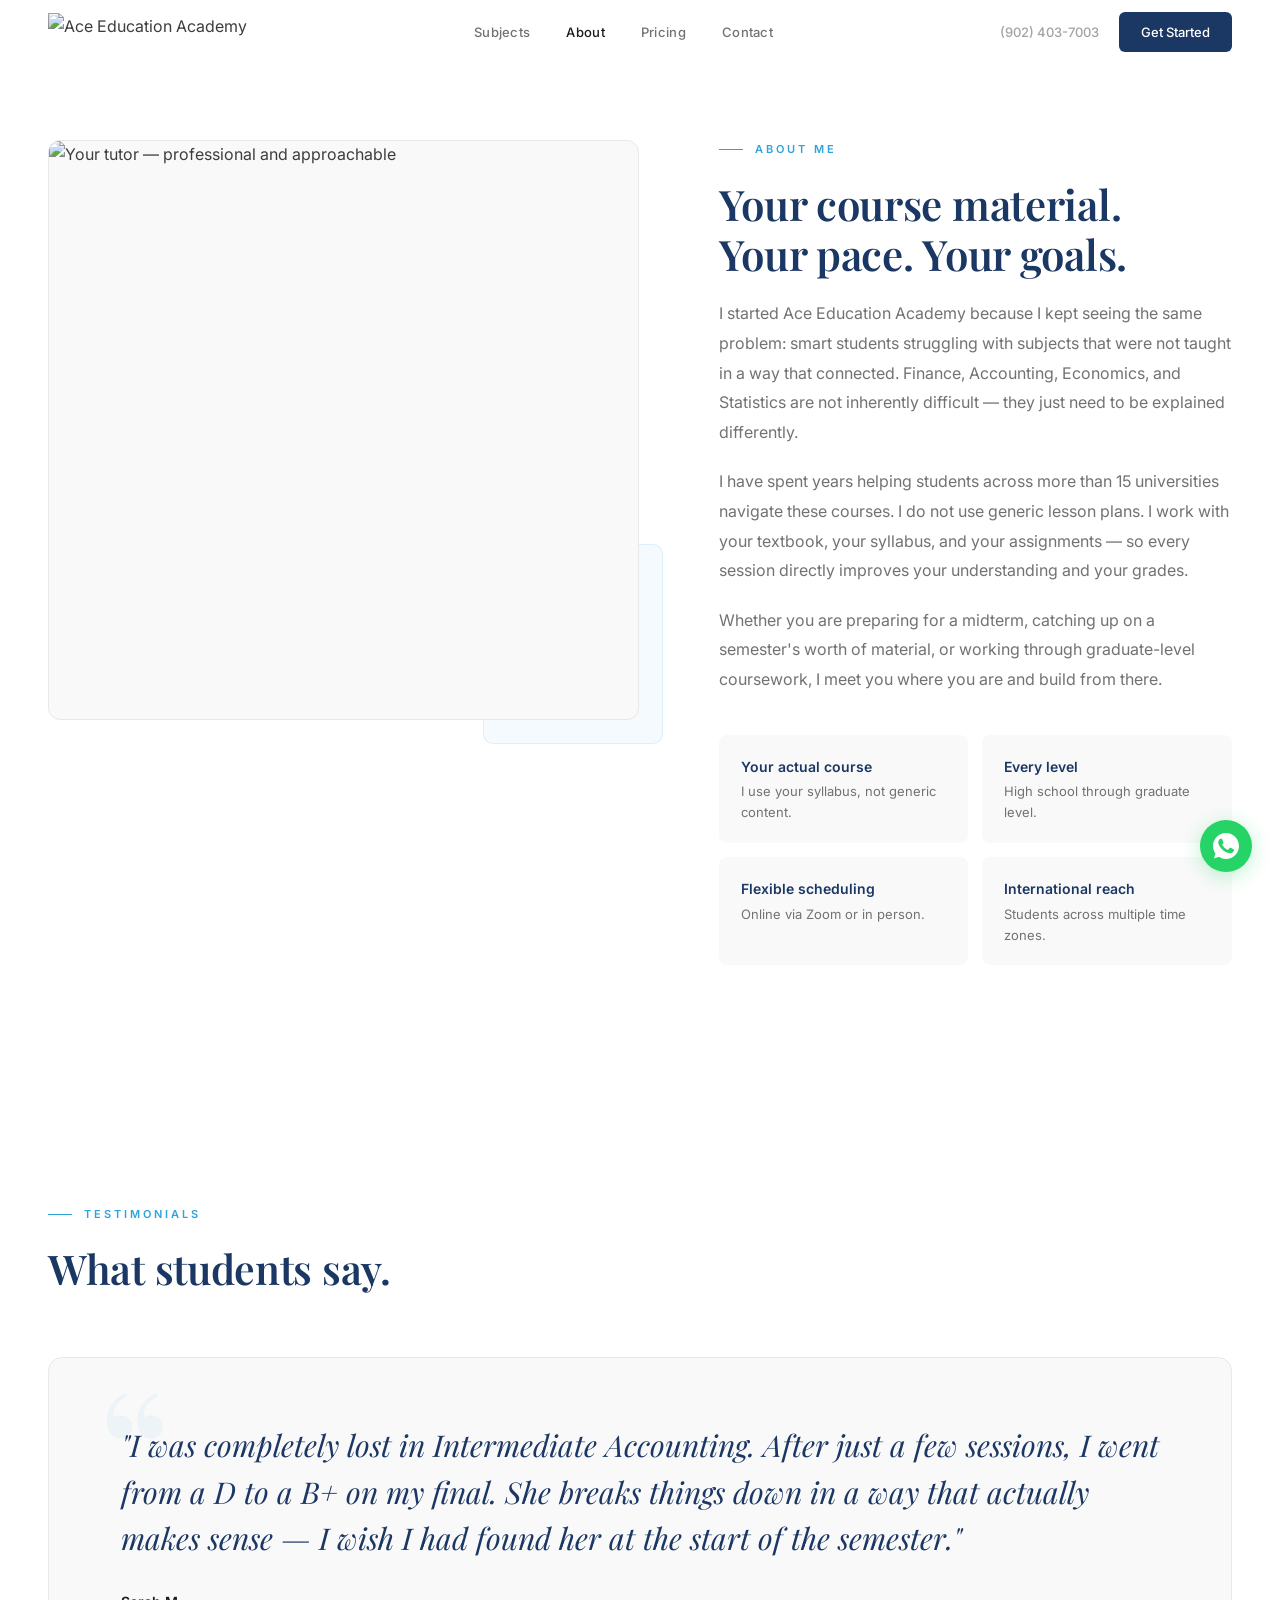
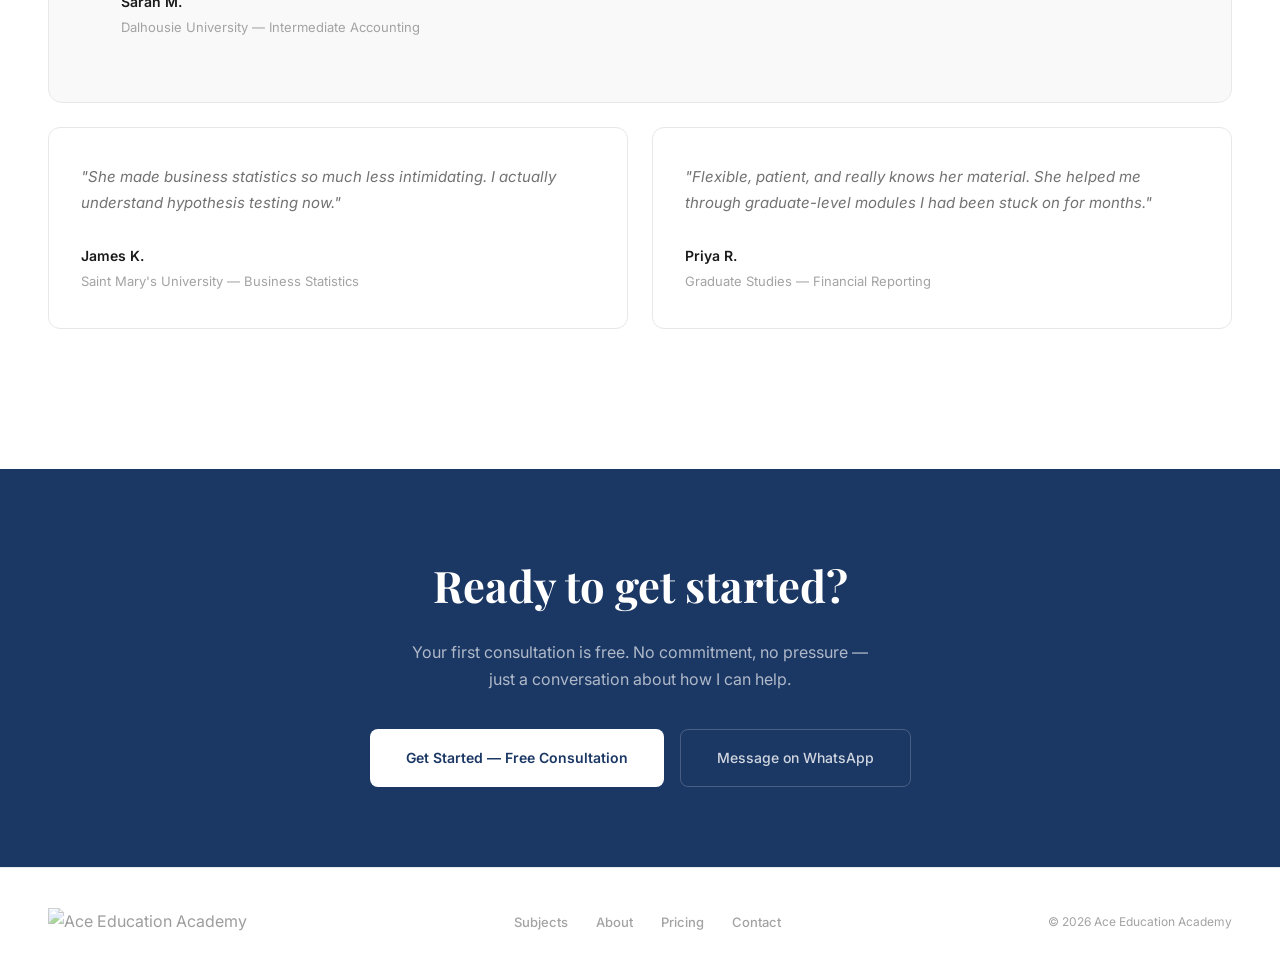
==== about.html @ e094a2dd "Create about.html" ====
<!DOCTYPE html>
<html lang="en">
<head>
    <meta charset="UTF-8">
    <meta name="viewport" content="width=device-width, initial-scale=1.0">
    <title>About — Ace Education Academy</title>
    <meta name="description" content="Meet your tutor. Personalized one-on-one tutoring in Finance, Accounting, Economics, and Business Statistics. Available online and in person.">
    <link rel="preconnect" href="https://fonts.googleapis.com">
    <link rel="preconnect" href="https://fonts.gstatic.com" crossorigin>
    <link href="https://fonts.googleapis.com/css2?family=Playfair+Display:ital,wght@0,400;0,500;0,600;0,700;1,400;1,500&family=Inter:opsz,wght@14..32,300;14..32,400;14..32,500;14..32,600&display=swap" rel="stylesheet">
    <link rel="stylesheet" href="style.css">
</head>
<body>

<!-- NAV -->
<nav class="nav" id="nav">
    <div class="nav-in">
        <a href="index.html"><img src="https://res.cloudinary.com/dsh3tzujw/image/upload/v1774471866/WhatsApp_Image_2026-03-25_at_9.10.03_PM_xwjxak.png" alt="Ace Education Academy" class="nav-logo"></a>
        <ul class="nav-mid">
            <li><a href="subjects.html">Subjects</a></li>
            <li><a href="about.html" class="active">About</a></li>
            <li><a href="pricing.html">Pricing</a></li>
            <li><a href="contact.html">Contact</a></li>
        </ul>
        <div class="nav-r">
            <a href="tel:+19024037003" class="nav-tel">(902) 403-7003</a>
            <a href="pricing.html#booking" class="nav-btn">Get Started</a>
            <button class="ham" id="ham" aria-label="Menu"><span></span><span></span><span></span></button>
        </div>
    </div>
    <div class="mob" id="mob">
        <a href="subjects.html" onclick="cm()">Subjects</a>
        <a href="about.html" onclick="cm()">About</a>
        <a href="pricing.html" onclick="cm()">Pricing</a>
        <a href="contact.html" onclick="cm()">Contact</a>
        <a href="pricing.html#booking" onclick="cm()">Get Started — Free Consultation</a>
    </div>
</nav>

<!-- ABOUT -->
<section class="about-page" id="about">
    <div class="about-media rv">
        <img src="https://images.pexels.com/photos/3769021/pexels-photo-3769021.jpeg?auto=compress&cs=tinysrgb&w=1200" alt="Your tutor — professional and approachable" class="about-img">
        <div class="about-accent"></div>
    </div>
    <div class="about-body">
        <div class="section-label rv">About Me</div>
        <h1 class="section-heading rv rv-d1" style="font-size:clamp(30px,3.4vw,42px)">Your course material.<br>Your pace. Your goals.</h1>
        <p class="about-text rv rv-d2">I started Ace Education Academy because I kept seeing the same problem: smart students struggling with subjects that were not taught in a way that connected. Finance, Accounting, Economics, and Statistics are not inherently difficult — they just need to be explained differently.</p>
        <p class="about-text rv rv-d2">I have spent years helping students across more than 15 universities navigate these courses. I do not use generic lesson plans. I work with your textbook, your syllabus, and your assignments — so every session directly improves your understanding and your grades.</p>
        <p class="about-text rv rv-d2">Whether you are preparing for a midterm, catching up on a semester's worth of material, or working through graduate-level coursework, I meet you where you are and build from there.</p>
        <div class="about-grid rv rv-d3">
            <div class="about-hl"><h4>Your actual course</h4><p>I use your syllabus, not generic content.</p></div>
            <div class="about-hl"><h4>Every level</h4><p>High school through graduate level.</p></div>
            <div class="about-hl"><h4>Flexible scheduling</h4><p>Online via Zoom or in person.</p></div>
            <div class="about-hl"><h4>International reach</h4><p>Students across multiple time zones.</p></div>
        </div>
    </div>
</section>

<!-- TESTIMONIALS -->
<section class="testi-section" id="reviews">
    <div class="testi-head"><div class="section-label rv">Testimonials</div><h2 class="section-heading rv rv-d1">What students say.</h2></div>
    <div class="testi-big rv">
        <blockquote>"I was completely lost in Intermediate Accounting. After just a few sessions, I went from a D to a B+ on my final. She breaks things down in a way that actually makes sense — I wish I had found her at the start of the semester."</blockquote>
        <div class="testi-auth"><div class="testi-name">Sarah M.</div><div class="testi-det">Dalhousie University — Intermediate Accounting</div></div>
    </div>
    <div class="testi-row">
        <div class="testi-sm rv"><blockquote>"She made business statistics so much less intimidating. I actually understand hypothesis testing now."</blockquote><div class="testi-auth"><div class="testi-name">James K.</div><div class="testi-det">Saint Mary's University — Business Statistics</div></div></div>
        <div class="testi-sm rv rv-d1"><blockquote>"Flexible, patient, and really knows her material. She helped me through graduate-level modules I had been stuck on for months."</blockquote><div class="testi-auth"><div class="testi-name">Priya R.</div><div class="testi-det">Graduate Studies — Financial Reporting</div></div></div>
    </div>
</section>

<!-- CTA BAND -->
<section class="cta-band">
    <h2>Ready to get started?</h2>
    <p>Your first consultation is free. No commitment, no pressure — just a conversation about how I can help.</p>
    <div class="cta-band-actions">
        <a href="pricing.html#booking" class="cta-white">Get Started — Free Consultation</a>
        <a href="https://wa.me/19024037003?text=Hi%2C%20I%27m%20interested%20in%20tutoring." target="_blank" rel="noopener" class="cta-ghost">Message on WhatsApp</a>
    </div>
</section>

<!-- FOOTER -->
<footer class="foot">
    <div class="foot-in">
        <a href="index.html"><img src="https://res.cloudinary.com/dsh3tzujw/image/upload/v1774471866/WhatsApp_Image_2026-03-25_at_9.10.03_PM_xwjxak.png" alt="Ace Education Academy" class="foot-logo"></a>
        <nav class="foot-nav">
            <a href="subjects.html">Subjects</a>
            <a href="about.html">About</a>
            <a href="pricing.html">Pricing</a>
            <a href="contact.html">Contact</a>
        </nav>
        <div class="foot-c">&copy; 2026 Ace Education Academy</div>
    </div>
</footer>

<a href="https://wa.me/19024037003?text=Hi%2C%20I%27m%20interested%20in%20tutoring." target="_blank" rel="noopener" class="wa" aria-label="WhatsApp"><svg viewBox="0 0 32 32"><path d="M16.004 0h-.008C7.174 0 0 7.176 0 16c0 3.5 1.128 6.744 3.046 9.378L1.054 31.29l6.118-1.958A15.924 15.924 0 0 0 16.004 32C24.826 32 32 24.822 32 16S24.826 0 16.004 0zm9.312 22.594c-.39 1.1-1.932 2.014-3.168 2.28-.846.18-1.95.324-5.67-1.218-4.762-1.974-7.828-6.81-8.066-7.126-.228-.316-1.924-2.562-1.924-4.888s1.218-3.468 1.65-3.942c.432-.474.944-.592 1.258-.592.314 0 .63.002.904.016.29.014.68-.11 1.064.812.39.944 1.336 3.27 1.454 3.506.118.236.196.512.04.828-.158.316-.236.512-.472.79-.236.276-.496.616-.708.826-.236.236-.482.492-.208.966.276.474 1.226 2.022 2.632 3.276 1.81 1.614 3.336 2.114 3.81 2.35.474.236.75.196 1.026-.118.276-.316 1.18-1.374 1.494-1.848.314-.474.63-.394 1.064-.236.432.158 2.758 1.3 3.232 1.536.474.236.788.354.906.552.118.196.118 1.148-.272 2.25z"/></svg></a>

<script>
const nav=document.getElementById('nav');
window.addEventListener('scroll',()=>nav.classList.toggle('scrolled',window.scrollY>20));
const ham=document.getElementById('ham'),mob=document.getElementById('mob');
ham.addEventListener('click',()=>mob.classList.toggle('open'));
function cm(){mob.classList.remove('open')}
const obs=new IntersectionObserver(e=>{e.forEach(x=>{if(x.isIntersecting){x.target.classList.add('vis');obs.unobserve(x.target)}})},{threshold:.12,rootMargin:'0px 0px -32px 0px'});
document.querySelectorAll('.rv').forEach(el=>obs.observe(el));
</script>
</body>
</html>
---- style.css ----
/* ==========================================================================
   ACE EDUCATION ACADEMY — Shared Stylesheet
   ========================================================================== */

/* ---- VARIABLES ---- */
:root {
    --navy: #1B3764;
    --blue: #2EA3DC;
    --blue-hover: #2590C5;
    --blue-10: rgba(46, 163, 220, .1);
    --blue-05: rgba(46, 163, 220, .05);
    --ink: #1a1a1a;
    --text: #3d3d3d;
    --muted: #727272;
    --faint: #a3a3a3;
    --line: #e8e8e8;
    --sand: #f9f9f9;
    --white: #ffffff;
    --serif: 'Playfair Display', Georgia, serif;
    --sans: 'Inter', -apple-system, BlinkMacSystemFont, sans-serif;
    --ease: cubic-bezier(.22, .61, .36, 1);
    --radius: 12px;
}

/* ---- RESET ---- */
*, *::before, *::after { margin: 0; padding: 0; box-sizing: border-box; }
html { scroll-behavior: smooth; -webkit-font-smoothing: antialiased; }
body {
    font-family: var(--sans);
    font-size: 16px;
    line-height: 1.7;
    color: var(--text);
    background: var(--white);
    overflow-x: hidden;
}
img { max-width: 100%; display: block; }
a { color: inherit; text-decoration: none; }
ul, ol { list-style: none; }

/* ---- REVEAL ANIMATION ---- */
.rv { opacity: 0; transform: translateY(28px); transition: opacity .8s var(--ease), transform .8s var(--ease); }
.rv.vis { opacity: 1; transform: none; }
.rv-d1 { transition-delay: .12s; }
.rv-d2 { transition-delay: .24s; }
.rv-d3 { transition-delay: .36s; }

/* ---- SHARED TYPOGRAPHY ---- */
.section-label {
    font-size: 11px;
    font-weight: 600;
    letter-spacing: 3px;
    text-transform: uppercase;
    color: var(--blue);
    margin-bottom: 20px;
    display: flex;
    align-items: center;
    gap: 12px;
}
.section-label::before {
    content: '';
    width: 24px;
    height: 1px;
    background: var(--blue);
}
.section-heading {
    font-family: var(--serif);
    font-size: clamp(28px, 3.2vw, 44px);
    font-weight: 600;
    line-height: 1.2;
    color: var(--navy);
    margin-bottom: 20px;
    letter-spacing: -.3px;
}
.section-body {
    font-size: 16px;
    color: var(--muted);
    line-height: 1.8;
}
.container {
    max-width: 1320px;
    margin: 0 auto;
    padding: 0 48px;
}

/* ---- BUTTONS ---- */
.cta {
    display: inline-flex;
    align-items: center;
    gap: 10px;
    padding: 16px 36px;
    background: var(--blue);
    color: #fff;
    font-size: 14px;
    font-weight: 500;
    font-family: var(--sans);
    border-radius: 8px;
    border: none;
    cursor: pointer;
    transition: background .2s, transform .15s;
}
.cta:hover { background: var(--blue-hover); transform: translateY(-1px); }
.cta svg { width: 16px; height: 16px; transition: transform .2s; }
.cta:hover svg { transform: translateX(3px); }

.cta-outline {
    display: inline-flex;
    align-items: center;
    gap: 10px;
    padding: 16px 36px;
    background: transparent;
    color: var(--navy);
    font-size: 14px;
    font-weight: 500;
    font-family: var(--sans);
    border-radius: 8px;
    border: 1.5px solid var(--navy);
    cursor: pointer;
    transition: background .2s, color .2s;
}
.cta-outline:hover { background: var(--navy); color: #fff; }

.link-subtle {
    font-size: 14px;
    font-weight: 500;
    color: var(--muted);
    position: relative;
    padding-bottom: 2px;
}
.link-subtle::after {
    content: '';
    position: absolute;
    bottom: 0;
    left: 0;
    width: 100%;
    height: 1px;
    background: var(--line);
    transition: background .2s;
}
.link-subtle:hover { color: var(--navy); }
.link-subtle:hover::after { background: var(--navy); }

/* ==========================================================================
   NAVIGATION
   ========================================================================== */
.nav {
    position: fixed;
    top: 0;
    left: 0;
    right: 0;
    z-index: 100;
    background: rgba(255, 255, 255, .95);
    backdrop-filter: blur(20px);
    -webkit-backdrop-filter: blur(20px);
    transition: box-shadow .3s;
}
.nav.scrolled { box-shadow: 0 1px 0 var(--line); }
.nav-in {
    max-width: 1320px;
    margin: 0 auto;
    padding: 0 48px;
    display: flex;
    align-items: center;
    justify-content: space-between;
    height: 64px;
}
.nav-logo { height: 38px; width: auto; }
.nav-mid { display: flex; gap: 36px; list-style: none; }
.nav-mid a {
    font-size: 13px;
    font-weight: 500;
    color: var(--muted);
    letter-spacing: .3px;
    transition: color .2s;
}
.nav-mid a:hover, .nav-mid a.active { color: var(--ink); }
.nav-r { display: flex; align-items: center; gap: 20px; }
.nav-tel { font-size: 13px; color: var(--faint); font-weight: 500; }
.nav-tel:hover { color: var(--text); }
.nav-btn {
    font-size: 13px;
    font-weight: 500;
    padding: 9px 22px;
    background: var(--navy);
    color: #fff;
    border-radius: 6px;
    transition: background .2s;
}
.nav-btn:hover { background: #142B4F; }
.ham { display: none; cursor: pointer; padding: 4px; background: none; border: none; }
.ham span {
    display: block;
    width: 20px;
    height: 1.5px;
    background: var(--navy);
    margin: 5px 0;
    transition: .3s;
}
.mob {
    display: none;
    position: fixed;
    top: 64px;
    left: 0;
    right: 0;
    background: var(--white);
    padding: 28px 48px;
    border-bottom: 1px solid var(--line);
    z-index: 99;
}
.mob.open { display: block; }
.mob a {
    display: block;
    padding: 14px 0;
    font-size: 15px;
    font-weight: 500;
    color: var(--muted);
    border-bottom: 1px solid var(--line);
}
.mob a:last-child { border: none; }

/* ==========================================================================
   HERO (index.html)
   ========================================================================== */
.hero {
    max-width: 1320px;
    margin: 0 auto;
    padding: 80px 48px 0;
    display: grid;
    grid-template-columns: 1fr minmax(0, 520px);
    gap: 0;
    align-items: end;
    min-height: 100vh;
    position: relative;
}
.hero-content {
    padding: 0 80px 120px 0;
    position: relative;
    z-index: 2;
}
.hero-label {
    font-size: 12px;
    font-weight: 600;
    letter-spacing: 3px;
    text-transform: uppercase;
    color: var(--blue);
    margin-bottom: 32px;
    display: flex;
    align-items: center;
    gap: 16px;
}
.hero-label::before { content: ''; width: 32px; height: 1px; background: var(--blue); }
.hero h1 {
    font-family: var(--serif);
    font-size: clamp(38px, 4.8vw, 64px);
    font-weight: 600;
    line-height: 1.12;
    color: var(--navy);
    margin-bottom: 32px;
    letter-spacing: -.5px;
}
.hero h1 em { font-style: italic; color: var(--blue); font-weight: 500; }
.hero-body {
    font-size: 17px;
    line-height: 1.8;
    color: var(--muted);
    max-width: 440px;
    margin-bottom: 48px;
}
.hero-actions { display: flex; align-items: center; gap: 24px; flex-wrap: wrap; }
.hero-photo { justify-self: end; align-self: end; position: relative; }
.hero-img {
    width: 100%;
    max-width: 520px;
    height: 640px;
    border-radius: 16px 16px 0 0;
    object-fit: cover;
    object-position: center top;
    background: var(--sand);
    border: 1px solid var(--line);
    border-bottom: none;
}
.hero-float {
    position: absolute;
    bottom: 60px;
    left: -60px;
    background: var(--white);
    border: 1px solid var(--line);
    border-radius: 12px;
    padding: 20px 28px;
    box-shadow: 0 12px 40px rgba(0, 0, 0, .06);
    z-index: 3;
}
.hero-float-num {
    font-family: var(--serif);
    font-size: 36px;
    font-weight: 700;
    color: var(--navy);
    line-height: 1;
}
.hero-float-text { font-size: 12px; color: var(--muted); font-weight: 500; margin-top: 4px; }

/* ---- TRUST BAND ---- */
.trust {
    max-width: 1320px;
    margin: 0 auto;
    padding: 56px 48px;
    border-top: 1px solid var(--line);
    display: flex;
    justify-content: space-between;
    align-items: baseline;
    flex-wrap: wrap;
    gap: 24px;
}
.trust-item { display: flex; align-items: baseline; gap: 14px; }
.trust-n { font-family: var(--serif); font-size: 32px; font-weight: 700; color: var(--navy); line-height: 1; }
.trust-t { font-size: 13px; color: var(--faint); font-weight: 500; max-width: 110px; line-height: 1.4; }
.trust-div { width: 1px; height: 28px; background: var(--line); }

/* ==========================================================================
   SUBJECT CARDS (used on index + subjects page)
   ========================================================================== */
.scard {
    padding: 40px;
    background: var(--white);
    border: 1px solid var(--line);
    border-radius: var(--radius);
    display: grid;
    grid-template-columns: auto 1fr;
    gap: 28px;
    align-items: start;
    transition: border-color .3s, box-shadow .3s;
}
.scard:hover { border-color: var(--blue); box-shadow: 0 8px 32px rgba(46, 163, 220, .08); }
.scard-num {
    font-family: var(--serif);
    font-size: 48px;
    font-weight: 700;
    color: var(--line);
    line-height: 1;
    transition: color .3s;
}
.scard:hover .scard-num { color: var(--blue-10); }
.scard h3 { font-family: var(--serif); font-size: 20px; font-weight: 600; color: var(--navy); margin-bottom: 8px; }
.scard p { font-size: 14px; color: var(--muted); line-height: 1.7; margin-bottom: 16px; }
.tags { display: flex; flex-wrap: wrap; gap: 6px; }
.tag {
    font-size: 11px;
    font-weight: 600;
    padding: 4px 12px;
    border-radius: 20px;
    background: var(--blue-05);
    color: var(--blue);
    letter-spacing: .3px;
}

/* ---- SUBJECTS GRID (index) ---- */
.subjects-home {
    max-width: 1320px;
    margin: 0 auto;
    padding: 140px 48px;
    display: grid;
    grid-template-columns: .6fr 1fr;
    gap: 80px;
    align-items: start;
}
.subjects-intro { position: sticky; top: 120px; }
.subjects-cards { display: flex; flex-direction: column; gap: 20px; }
.subjects-cards .scard:nth-child(even) { margin-left: 48px; }

/* ---- SUBJECTS PAGE GRID ---- */
.subjects-page {
    max-width: 1320px;
    margin: 0 auto;
    padding: 140px 48px 100px;
}
.subjects-page-head { margin-bottom: 64px; max-width: 600px; }
.subjects-page-grid {
    display: grid;
    grid-template-columns: 1fr 1fr;
    gap: 24px;
}
.scard-full { grid-template-columns: 1fr; }
.scard-full .scard-num { font-size: 60px; margin-bottom: 12px; }
.scard-full .scard-desc { font-size: 15px; line-height: 1.8; margin-bottom: 20px; }
.scard-full .scard-topics {
    margin-top: 16px;
    padding-top: 16px;
    border-top: 1px solid var(--line);
}
.scard-full .scard-topics h4 {
    font-size: 12px;
    font-weight: 600;
    letter-spacing: 1px;
    text-transform: uppercase;
    color: var(--faint);
    margin-bottom: 10px;
}
.scard-full .scard-topics p {
    font-size: 13px;
    color: var(--muted);
    line-height: 1.8;
    margin-bottom: 0;
}

/* ==========================================================================
   HOW IT WORKS (index.html)
   ========================================================================== */
.how-it-works {
    background: var(--sand);
    padding: 100px 0;
}
.how-inner {
    max-width: 1320px;
    margin: 0 auto;
    padding: 0 48px;
}
.how-head { margin-bottom: 64px; text-align: center; }
.steps {
    display: grid;
    grid-template-columns: repeat(3, 1fr);
    gap: 40px;
}
.step { text-align: center; padding: 32px 24px; }
.step-num {
    display: inline-flex;
    align-items: center;
    justify-content: center;
    width: 52px;
    height: 52px;
    background: var(--blue);
    color: var(--white);
    font-family: var(--serif);
    font-size: 1.2rem;
    font-weight: 700;
    border-radius: 50%;
    margin-bottom: 20px;
}
.step h3 { font-family: var(--serif); font-size: 18px; color: var(--navy); margin-bottom: 10px; }
.step p { font-size: 14px; color: var(--muted); line-height: 1.7; }

/* ==========================================================================
   INTERLUDE
   ========================================================================== */
.interlude {
    background: var(--navy);
    padding: 100px 48px;
    position: relative;
    overflow: hidden;
}
.interlude::before {
    content: '';
    position: absolute;
    top: 0;
    right: 10%;
    width: 300px;
    height: 300px;
    border: 1px solid rgba(46, 163, 220, .1);
    border-radius: 50%;
    pointer-events: none;
}
.interlude-in { max-width: 880px; margin: 0 auto; text-align: center; }
.interlude blockquote {
    font-family: var(--serif);
    font-size: clamp(22px, 3vw, 36px);
    font-weight: 400;
    font-style: italic;
    color: #fff;
    line-height: 1.5;
    opacity: .92;
}
.interlude-line { width: 40px; height: 1px; background: var(--blue); margin: 28px auto 0; opacity: .5; }

/* ==========================================================================
   CTA BAND
   ========================================================================== */
.cta-band {
    background: var(--navy);
    padding: 80px 48px;
    text-align: center;
}
.cta-band h2 {
    font-family: var(--serif);
    font-size: clamp(28px, 3.4vw, 44px);
    color: #fff;
    margin-bottom: 16px;
}
.cta-band p {
    font-size: 16px;
    color: rgba(255, 255, 255, .65);
    margin-bottom: 36px;
    max-width: 480px;
    margin-left: auto;
    margin-right: auto;
}
.cta-band-actions { display: flex; gap: 16px; justify-content: center; flex-wrap: wrap; }
.cta-white {
    display: inline-flex;
    align-items: center;
    gap: 10px;
    padding: 16px 36px;
    background: var(--white);
    color: var(--navy);
    font-size: 14px;
    font-weight: 600;
    font-family: var(--sans);
    border-radius: 8px;
    transition: background .2s;
}
.cta-white:hover { background: #f0f0f0; }
.cta-ghost {
    display: inline-flex;
    align-items: center;
    gap: 10px;
    padding: 16px 36px;
    background: transparent;
    color: rgba(255, 255, 255, .8);
    font-size: 14px;
    font-weight: 500;
    font-family: var(--sans);
    border-radius: 8px;
    border: 1px solid rgba(255, 255, 255, .2);
    transition: border-color .2s, color .2s;
}
.cta-ghost:hover { border-color: rgba(255, 255, 255, .5); color: #fff; }

/* ==========================================================================
   ABOUT PAGE
   ========================================================================== */
.about-page {
    max-width: 1320px;
    margin: 0 auto;
    padding: 140px 48px 100px;
    display: grid;
    grid-template-columns: 1.15fr 1fr;
    gap: 80px;
    align-items: start;
}
.about-media { position: relative; }
.about-img {
    width: 100%;
    height: 580px;
    background: var(--sand);
    border: 1px solid var(--line);
    border-radius: var(--radius);
    object-fit: cover;
    position: relative;
    z-index: 2;
}
.about-accent {
    position: absolute;
    bottom: -24px;
    right: -24px;
    width: 180px;
    height: 200px;
    background: var(--blue-05);
    border: 1px solid rgba(46, 163, 220, .12);
    border-radius: 10px;
    z-index: 1;
}
.about-text {
    font-size: 16px;
    color: var(--muted);
    line-height: 1.85;
    margin-bottom: 20px;
}
.about-grid {
    margin-top: 40px;
    display: grid;
    grid-template-columns: 1fr 1fr;
    gap: 14px;
}
.about-hl {
    padding: 20px 22px;
    background: var(--sand);
    border-radius: 8px;
}
.about-hl h4 { font-size: 14px; font-weight: 600; color: var(--navy); margin-bottom: 3px; }
.about-hl p { font-size: 13px; color: var(--muted); line-height: 1.6; }

/* ==========================================================================
   PRICING PAGE
   ========================================================================== */
.pricing-page {
    padding: 140px 48px 100px;
    background: var(--sand);
}
.pricing-in { max-width: 940px; margin: 0 auto; }
.pricing-top {
    display: grid;
    grid-template-columns: 1fr 1fr;
    gap: 60px;
    align-items: end;
    margin-bottom: 64px;
}
.pricing-note { font-size: 15px; color: var(--muted); line-height: 1.75; }
.price-row {
    display: grid;
    grid-template-columns: 1.2fr .7fr 1.8fr;
    gap: 24px;
    padding: 36px 0;
    border-bottom: 1px solid var(--line);
    align-items: baseline;
}
.price-row:first-child { border-top: 2px solid var(--navy); }
.price-name { font-family: var(--serif); font-size: 22px; font-weight: 600; color: var(--navy); }
.price-name small { display: block; font-family: var(--sans); font-size: 13px; font-weight: 400; color: var(--faint); margin-top: 3px; }
.price-amt { font-family: var(--serif); font-size: 34px; font-weight: 700; color: var(--ink); }
.price-amt span { font-size: 14px; font-weight: 400; color: var(--faint); font-family: var(--sans); }
.price-desc { font-size: 14px; color: var(--muted); line-height: 1.7; }
.ref-bar {
    margin-top: 48px;
    padding: 24px 32px;
    background: var(--white);
    border: 1px solid var(--line);
    border-radius: 10px;
    display: flex;
    align-items: center;
    gap: 20px;
}
.ref-icon {
    width: 40px;
    height: 40px;
    background: var(--blue-05);
    border-radius: 50%;
    display: flex;
    align-items: center;
    justify-content: center;
    flex-shrink: 0;
}
.ref-icon svg { width: 18px; height: 18px; color: var(--blue); }
.ref-bar p { font-size: 14px; color: var(--muted); line-height: 1.65; }
.ref-bar strong { color: var(--navy); }

/* ---- BOOKING ---- */
.booking-section { padding: 100px 48px 0; background: var(--white); }
.booking-in { max-width: 1320px; margin: 0 auto; }
.booking-top {
    display: grid;
    grid-template-columns: 1fr 1fr;
    gap: 60px;
    align-items: end;
    margin-bottom: 48px;
}
.booking-strip {
    display: flex;
    gap: 40px;
    flex-wrap: wrap;
    padding: 24px 0;
    border-top: 1px solid var(--line);
    border-bottom: 1px solid var(--line);
    margin-bottom: 40px;
}
.bs-label { font-size: 11px; font-weight: 600; letter-spacing: 1.5px; text-transform: uppercase; color: var(--faint); margin-bottom: 3px; }
.bs-val { font-size: 14px; color: var(--ink); font-weight: 500; }
.booking-cal {
    background: var(--sand);
    border: 1px solid var(--line);
    border-radius: 14px 14px 0 0;
    min-height: 650px;
    overflow: hidden;
}
.cal-ph {
    display: flex;
    flex-direction: column;
    align-items: center;
    justify-content: center;
    height: 650px;
    text-align: center;
    padding: 40px;
}
.cal-ph-ic {
    width: 56px;
    height: 56px;
    background: var(--blue-05);
    border-radius: 50%;
    display: flex;
    align-items: center;
    justify-content: center;
    margin-bottom: 20px;
}
.cal-ph-ic svg { width: 24px; height: 24px; color: var(--blue); }
.cal-ph h4 { font-family: var(--serif); font-size: 20px; color: var(--navy); margin-bottom: 8px; }
.cal-ph p { font-size: 14px; color: var(--faint); max-width: 300px; margin-bottom: 24px; }

/* ==========================================================================
   TESTIMONIALS (used on index + pricing page)
   ========================================================================== */
.testi-section { max-width: 1320px; margin: 0 auto; padding: 140px 48px; }
.testi-head { margin-bottom: 64px; }
.testi-big {
    padding: 64px 72px;
    background: var(--sand);
    border: 1px solid var(--line);
    border-radius: 14px;
    margin-bottom: 24px;
    position: relative;
    overflow: hidden;
}
.testi-big::before {
    content: '\201C';
    font-family: var(--serif);
    font-size: 180px;
    line-height: 1;
    color: var(--blue);
    opacity: .06;
    position: absolute;
    top: 0;
    left: 48px;
    pointer-events: none;
}
.testi-big blockquote {
    font-family: var(--serif);
    font-size: clamp(20px, 2.6vw, 30px);
    font-weight: 400;
    font-style: italic;
    color: var(--navy);
    line-height: 1.55;
    position: relative;
    z-index: 2;
}
.testi-auth { margin-top: 28px; }
.testi-name { font-size: 14px; font-weight: 600; color: var(--ink); }
.testi-det { font-size: 13px; color: var(--faint); margin-top: 2px; }
.testi-row { display: grid; grid-template-columns: 1fr 1fr; gap: 24px; }
.testi-sm {
    padding: 36px 32px;
    background: var(--white);
    border: 1px solid var(--line);
    border-radius: var(--radius);
}
.testi-sm blockquote {
    font-size: 15px;
    font-style: italic;
    color: var(--muted);
    line-height: 1.75;
    margin-bottom: 20px;
}

/* ==========================================================================
   CONTACT PAGE
   ========================================================================== */
.contact-page {
    max-width: 1320px;
    margin: 0 auto;
    padding: 140px 48px 100px;
}
.contact-page-head { margin-bottom: 64px; max-width: 600px; }
.contact-grid {
    display: grid;
    grid-template-columns: repeat(4, 1fr);
    gap: 20px;
    margin-bottom: 80px;
}
.contact-card {
    padding: 36px 28px;
    background: var(--sand);
    border: 1px solid var(--line);
    border-radius: var(--radius);
    text-align: center;
    transition: border-color .3s;
}
.contact-card:hover { border-color: var(--blue); }
.contact-card svg {
    width: 24px;
    height: 24px;
    color: var(--blue);
    margin: 0 auto 16px;
}
.contact-card h4 { font-size: 14px; font-weight: 600; color: var(--navy); margin-bottom: 6px; }
.contact-card p { font-size: 13px; color: var(--muted); line-height: 1.6; }
.contact-card a { color: var(--blue); font-weight: 500; }

/* FAQ */
.faq { max-width: 760px; }
.faq-item {
    padding: 28px 0;
    border-bottom: 1px solid var(--line);
}
.faq-item:first-child { border-top: 2px solid var(--navy); }
.faq-q {
    font-family: var(--serif);
    font-size: 18px;
    font-weight: 600;
    color: var(--navy);
    margin-bottom: 10px;
    cursor: pointer;
}
.faq-a { font-size: 14px; color: var(--muted); line-height: 1.75; }

/* ---- CONTACT INLINE (footer section) ---- */
.contact-inline {
    max-width: 1320px;
    margin: 0 auto;
    padding: 80px 48px;
    display: flex;
    justify-content: space-between;
    align-items: center;
    flex-wrap: wrap;
    gap: 24px;
}
.contact-inline h2 { font-family: var(--serif); font-size: 24px; font-weight: 600; color: var(--navy); }
.contact-pills { display: flex; gap: 10px; flex-wrap: wrap; }
.pill {
    display: inline-flex;
    align-items: center;
    gap: 8px;
    padding: 11px 22px;
    border: 1px solid var(--line);
    border-radius: 40px;
    font-size: 13px;
    font-weight: 500;
    color: var(--muted);
    background: var(--white);
    transition: border-color .2s, color .2s;
}
.pill:hover { border-color: var(--blue); color: var(--navy); }
.pill svg { width: 15px; height: 15px; flex-shrink: 0; }

/* ==========================================================================
   PAGE HEADER (for inner pages)
   ========================================================================== */
.page-header {
    padding: 140px 48px 60px;
    max-width: 1320px;
    margin: 0 auto;
}
.page-header-bg {
    background: var(--sand);
    border-bottom: 1px solid var(--line);
}

/* ==========================================================================
   FOOTER
   ========================================================================== */
.foot { border-top: 1px solid var(--line); padding: 40px 48px; }
.foot-in {
    max-width: 1320px;
    margin: 0 auto;
    display: flex;
    justify-content: space-between;
    align-items: center;
    flex-wrap: wrap;
    gap: 16px;
}
.foot-logo { height: 28px; width: auto; opacity: .5; }
.foot-nav { display: flex; gap: 28px; }
.foot-nav a { font-size: 13px; color: var(--faint); font-weight: 500; transition: color .2s; }
.foot-nav a:hover { color: var(--text); }
.foot-c { font-size: 12px; color: var(--faint); }

/* ---- WHATSAPP FLOAT ---- */
.wa {
    position: fixed;
    bottom: 28px;
    right: 28px;
    width: 52px;
    height: 52px;
    background: #25D366;
    border-radius: 50%;
    display: flex;
    align-items: center;
    justify-content: center;
    box-shadow: 0 4px 20px rgba(37, 211, 102, .3);
    z-index: 90;
    transition: transform .2s;
}
.wa:hover { transform: scale(1.06); }
.wa svg { width: 26px; height: 26px; fill: #fff; }

/* ==========================================================================
   RESPONSIVE
   ========================================================================== */
@media (max-width: 1080px) {
    /* HERO — text first, image second on mobile */
    .hero {
        grid-template-columns: 1fr;
        min-height: auto;
        padding: 100px 32px 0;
    }
    .hero-content {
        order: 1;
        padding: 0 0 48px;
        text-align: center;
    }
    .hero-photo {
        order: 2;
    }
    .hero-label { justify-content: center; }
    .hero-body { margin: 0 auto 40px; }
    .hero-actions { justify-content: center; }
    .hero-img { max-width: 100%; height: 460px; border-radius: 12px; border: 1px solid var(--line); }
    .hero-float { position: relative; bottom: auto; left: auto; margin: -40px auto 0; text-align: center; }

    .subjects-home { grid-template-columns: 1fr; gap: 48px; }
    .subjects-intro { position: static; }
    .subjects-cards .scard:nth-child(even) { margin-left: 0; }

    .about-page { grid-template-columns: 1fr; gap: 48px; }
    .about-img { height: 400px; }
    .about-accent { display: none; }

    .subjects-page-grid { grid-template-columns: 1fr; }

    .pricing-top { grid-template-columns: 1fr; gap: 20px; }
    .price-row { grid-template-columns: 1fr; gap: 8px; }

    .testi-row { grid-template-columns: 1fr; }
    .testi-big { padding: 40px 32px; }

    .booking-top { grid-template-columns: 1fr; gap: 20px; }

    .steps { grid-template-columns: 1fr; gap: 24px; }
    .contact-grid { grid-template-columns: 1fr 1fr; }
}

@media (max-width: 768px) {
    .nav-mid { display: none; }
    .nav-tel { display: none; }
    .ham { display: block; }
    .nav-in, .foot-in { padding: 0 24px; }

    .hero, .subjects-home, .about-page, .testi-section, .contact-inline, .contact-page { padding-left: 24px; padding-right: 24px; }
    .pricing-page, .booking-section { padding-left: 24px; padding-right: 24px; }
    .how-inner { padding: 0 24px; }
    .interlude { padding-left: 24px; padding-right: 24px; }
    .cta-band { padding-left: 24px; padding-right: 24px; }
    .page-header { padding-left: 24px; padding-right: 24px; }

    .trust { padding: 40px 24px; flex-direction: column; gap: 20px; align-items: flex-start; }
    .trust-div { display: none; }

    .about-grid { grid-template-columns: 1fr; }
    .booking-strip { flex-direction: column; gap: 14px; }
    .contact-inline { flex-direction: column; align-items: flex-start; }
    .contact-grid { grid-template-columns: 1fr; }
    .foot { padding: 32px 24px; }
    .foot-in { flex-direction: column; align-items: flex-start; }
}

@media (max-width: 480px) {
    .hero-actions { flex-direction: column; align-items: stretch; }
    .hero-img { height: 340px; }
    .contact-pills { flex-direction: column; }
    .cta-band-actions { flex-direction: column; align-items: center; }
    .ref-bar { flex-direction: column; text-align: center; }
}
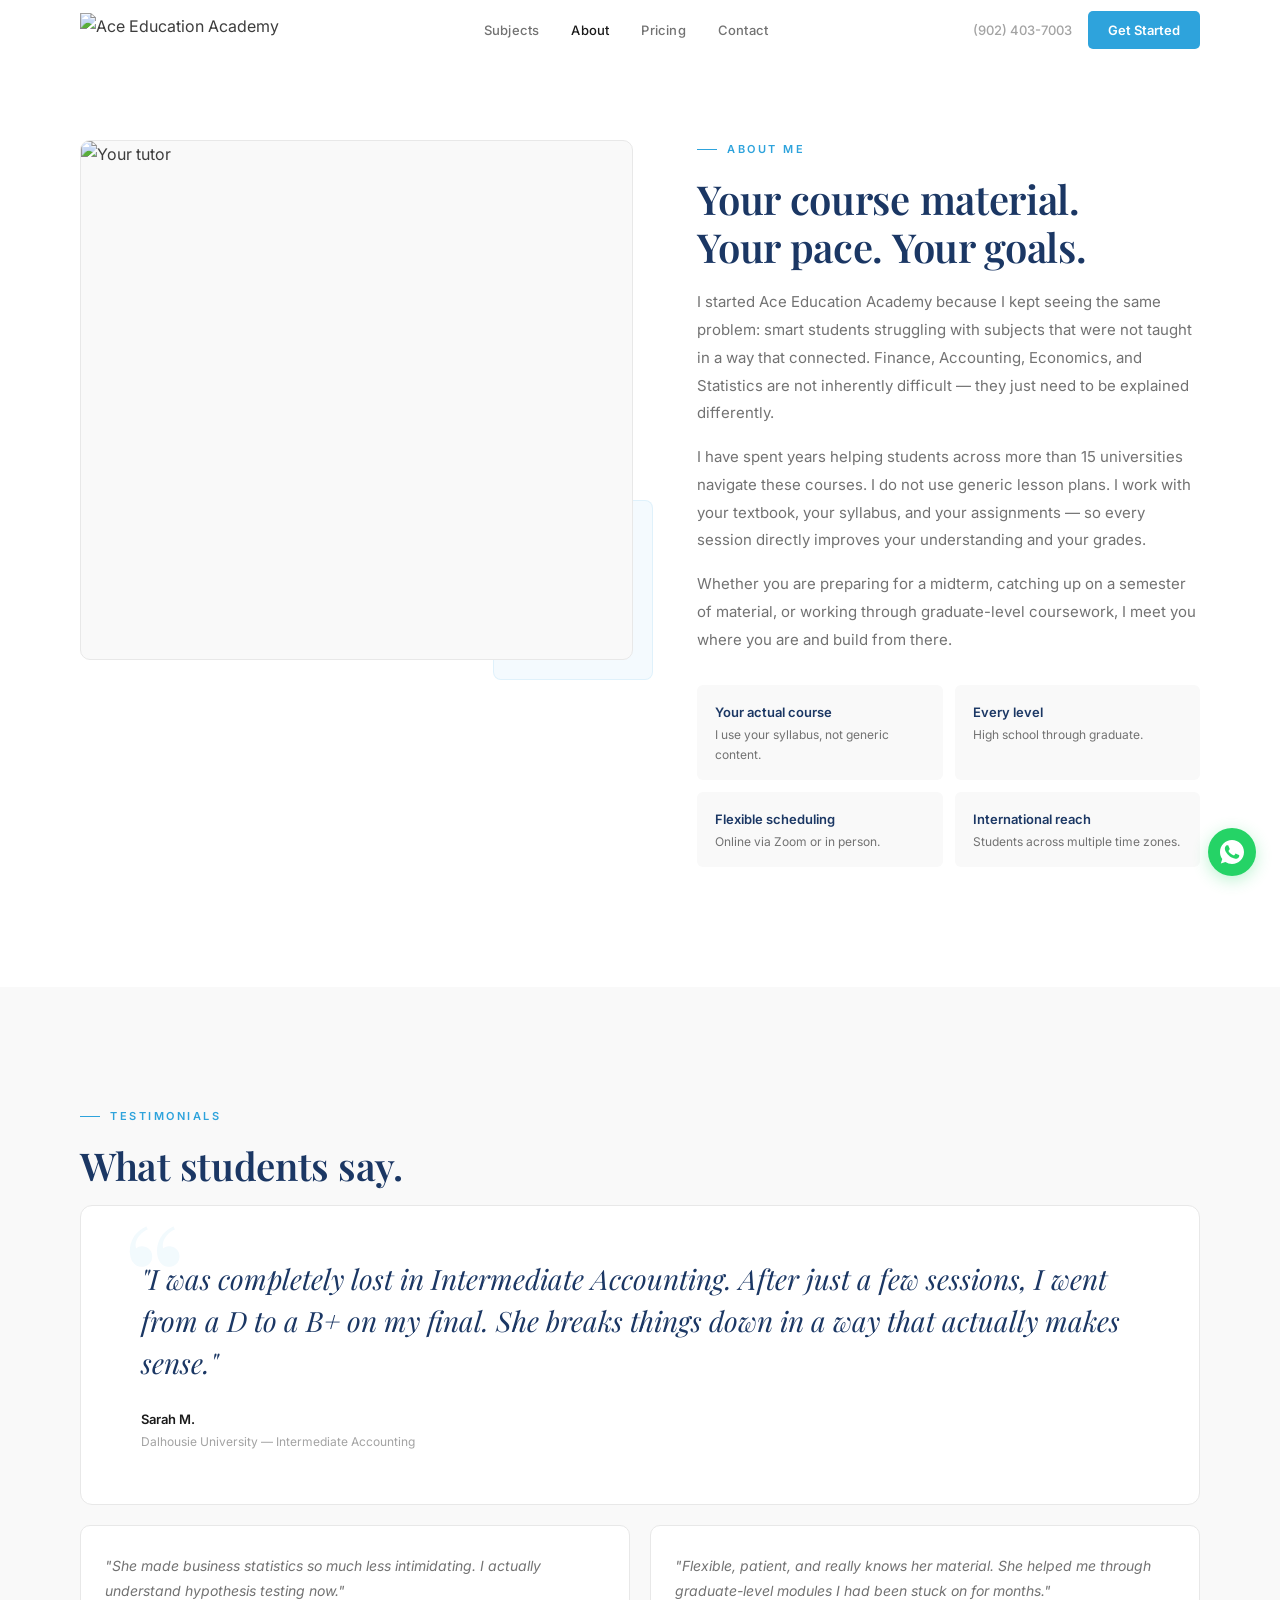
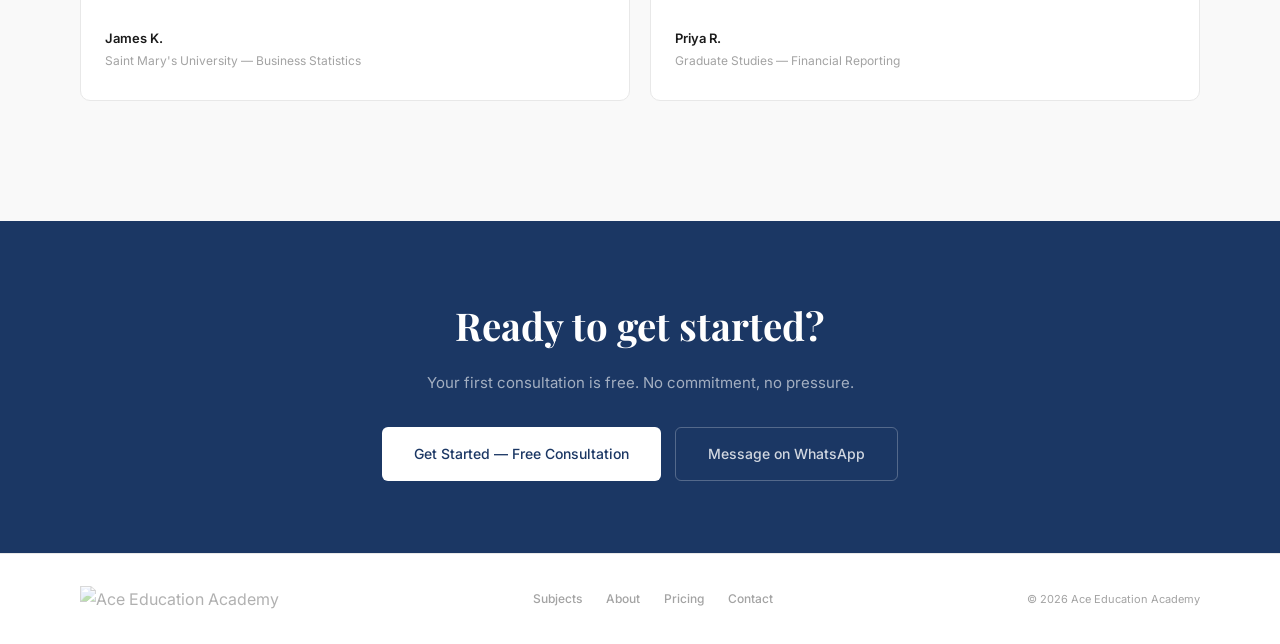
==== commit 35247944: "Update about.html" ====
--- a/about.html
+++ b/about.html
@@ -1,110 +1,57 @@
 <!DOCTYPE html>
 <html lang="en">
 <head>
-    <meta charset="UTF-8">
-    <meta name="viewport" content="width=device-width, initial-scale=1.0">
-    <title>About — Ace Education Academy</title>
-    <meta name="description" content="Meet your tutor. Personalized one-on-one tutoring in Finance, Accounting, Economics, and Business Statistics. Available online and in person.">
-    <link rel="preconnect" href="https://fonts.googleapis.com">
-    <link rel="preconnect" href="https://fonts.gstatic.com" crossorigin>
-    <link href="https://fonts.googleapis.com/css2?family=Playfair+Display:ital,wght@0,400;0,500;0,600;0,700;1,400;1,500&family=Inter:opsz,wght@14..32,300;14..32,400;14..32,500;14..32,600&display=swap" rel="stylesheet">
-    <link rel="stylesheet" href="style.css">
+  <meta charset="UTF-8"><meta name="viewport" content="width=device-width,initial-scale=1">
+  <title>About — Ace Education Academy</title>
+  <meta name="description" content="Meet your tutor. Personalized tutoring in Finance, Accounting, Economics, and Business Statistics. Online and in person.">
+  <link rel="preconnect" href="https://fonts.googleapis.com"><link rel="preconnect" href="https://fonts.gstatic.com" crossorigin>
+  <link href="https://fonts.googleapis.com/css2?family=Playfair+Display:ital,wght@0,400;0,500;0,600;0,700;1,400;1,500&family=Inter:opsz,wght@14..32,300;14..32,400;14..32,500;14..32,600&display=swap" rel="stylesheet">
+  <link rel="stylesheet" href="style.css">
 </head>
 <body>
+<nav class="nav" id="nav"><div class="nav-in"><a href="index.html"><img src="https://res.cloudinary.com/dsh3tzujw/image/upload/v1774471866/WhatsApp_Image_2026-03-25_at_9.10.03_PM_xwjxak.png" alt="Ace Education Academy" class="nav-logo"></a><ul class="nav-mid"><li><a href="subjects.html">Subjects</a></li><li><a href="about.html" class="on">About</a></li><li><a href="pricing.html">Pricing</a></li><li><a href="booking.html">Contact</a></li></ul><div class="nav-r"><a href="tel:+19024037003" class="nav-tel">(902) 403-7003</a><a href="booking.html" class="nav-cta">Get Started</a><button class="ham" id="ham" aria-label="Menu"><span></span><span></span><span></span></button></div></div><div class="mob" id="mob"><a href="subjects.html" onclick="cm()">Subjects</a><a href="about.html" onclick="cm()">About</a><a href="pricing.html" onclick="cm()">Pricing</a><a href="booking.html" onclick="cm()">Contact</a><a href="booking.html" onclick="cm()">Get Started — Free Consultation</a></div></nav>
 
-<!-- NAV -->
-<nav class="nav" id="nav">
-    <div class="nav-in">
-        <a href="index.html"><img src="https://res.cloudinary.com/dsh3tzujw/image/upload/v1774471866/WhatsApp_Image_2026-03-25_at_9.10.03_PM_xwjxak.png" alt="Ace Education Academy" class="nav-logo"></a>
-        <ul class="nav-mid">
-            <li><a href="subjects.html">Subjects</a></li>
-            <li><a href="about.html" class="active">About</a></li>
-            <li><a href="pricing.html">Pricing</a></li>
-            <li><a href="contact.html">Contact</a></li>
-        </ul>
-        <div class="nav-r">
-            <a href="tel:+19024037003" class="nav-tel">(902) 403-7003</a>
-            <a href="pricing.html#booking" class="nav-btn">Get Started</a>
-            <button class="ham" id="ham" aria-label="Menu"><span></span><span></span><span></span></button>
-        </div>
+<section class="sec" style="padding-top:140px">
+  <div class="wrap about-pg">
+    <div class="about-media rv">
+      <img src="https://images.pexels.com/photos/3769021/pexels-photo-3769021.jpeg?auto=compress&cs=tinysrgb&w=1200" alt="Your tutor" class="about-img">
+      <div class="about-accent"></div>
     </div>
-    <div class="mob" id="mob">
-        <a href="subjects.html" onclick="cm()">Subjects</a>
-        <a href="about.html" onclick="cm()">About</a>
-        <a href="pricing.html" onclick="cm()">Pricing</a>
-        <a href="contact.html" onclick="cm()">Contact</a>
-        <a href="pricing.html#booking" onclick="cm()">Get Started — Free Consultation</a>
+    <div>
+      <div class="label rv">About Me</div>
+      <h1 class="heading rv d1" style="font-size:clamp(28px,3.2vw,40px)">Your course material.<br>Your pace. Your goals.</h1>
+      <p class="about-txt rv d2">I started Ace Education Academy because I kept seeing the same problem: smart students struggling with subjects that were not taught in a way that connected. Finance, Accounting, Economics, and Statistics are not inherently difficult — they just need to be explained differently.</p>
+      <p class="about-txt rv d2">I have spent years helping students across more than 15 universities navigate these courses. I do not use generic lesson plans. I work with your textbook, your syllabus, and your assignments — so every session directly improves your understanding and your grades.</p>
+      <p class="about-txt rv d2">Whether you are preparing for a midterm, catching up on a semester of material, or working through graduate-level coursework, I meet you where you are and build from there.</p>
+      <div class="about-grid rv d3">
+        <div class="about-hl"><h4>Your actual course</h4><p>I use your syllabus, not generic content.</p></div>
+        <div class="about-hl"><h4>Every level</h4><p>High school through graduate.</p></div>
+        <div class="about-hl"><h4>Flexible scheduling</h4><p>Online via Zoom or in person.</p></div>
+        <div class="about-hl"><h4>International reach</h4><p>Students across multiple time zones.</p></div>
+      </div>
     </div>
-</nav>
-
-<!-- ABOUT -->
-<section class="about-page" id="about">
-    <div class="about-media rv">
-        <img src="https://images.pexels.com/photos/3769021/pexels-photo-3769021.jpeg?auto=compress&cs=tinysrgb&w=1200" alt="Your tutor — professional and approachable" class="about-img">
-        <div class="about-accent"></div>
-    </div>
-    <div class="about-body">
-        <div class="section-label rv">About Me</div>
-        <h1 class="section-heading rv rv-d1" style="font-size:clamp(30px,3.4vw,42px)">Your course material.<br>Your pace. Your goals.</h1>
-        <p class="about-text rv rv-d2">I started Ace Education Academy because I kept seeing the same problem: smart students struggling with subjects that were not taught in a way that connected. Finance, Accounting, Economics, and Statistics are not inherently difficult — they just need to be explained differently.</p>
-        <p class="about-text rv rv-d2">I have spent years helping students across more than 15 universities navigate these courses. I do not use generic lesson plans. I work with your textbook, your syllabus, and your assignments — so every session directly improves your understanding and your grades.</p>
-        <p class="about-text rv rv-d2">Whether you are preparing for a midterm, catching up on a semester's worth of material, or working through graduate-level coursework, I meet you where you are and build from there.</p>
-        <div class="about-grid rv rv-d3">
-            <div class="about-hl"><h4>Your actual course</h4><p>I use your syllabus, not generic content.</p></div>
-            <div class="about-hl"><h4>Every level</h4><p>High school through graduate level.</p></div>
-            <div class="about-hl"><h4>Flexible scheduling</h4><p>Online via Zoom or in person.</p></div>
-            <div class="about-hl"><h4>International reach</h4><p>Students across multiple time zones.</p></div>
-        </div>
-    </div>
+  </div>
 </section>
 
-<!-- TESTIMONIALS -->
-<section class="testi-section" id="reviews">
-    <div class="testi-head"><div class="section-label rv">Testimonials</div><h2 class="section-heading rv rv-d1">What students say.</h2></div>
-    <div class="testi-big rv">
-        <blockquote>"I was completely lost in Intermediate Accounting. After just a few sessions, I went from a D to a B+ on my final. She breaks things down in a way that actually makes sense — I wish I had found her at the start of the semester."</blockquote>
-        <div class="testi-auth"><div class="testi-name">Sarah M.</div><div class="testi-det">Dalhousie University — Intermediate Accounting</div></div>
+<section class="sec" style="background:var(--sand)">
+  <div class="wrap">
+    <div class="label rv">Testimonials</div>
+    <h2 class="heading rv d1">What students say.</h2>
+    <div class="testi-big rv d2" style="background:var(--white)">
+      <blockquote>"I was completely lost in Intermediate Accounting. After just a few sessions, I went from a D to a B+ on my final. She breaks things down in a way that actually makes sense."</blockquote>
+      <div class="testi-a"><div class="testi-nm">Sarah M.</div><div class="testi-dt">Dalhousie University — Intermediate Accounting</div></div>
     </div>
     <div class="testi-row">
-        <div class="testi-sm rv"><blockquote>"She made business statistics so much less intimidating. I actually understand hypothesis testing now."</blockquote><div class="testi-auth"><div class="testi-name">James K.</div><div class="testi-det">Saint Mary's University — Business Statistics</div></div></div>
-        <div class="testi-sm rv rv-d1"><blockquote>"Flexible, patient, and really knows her material. She helped me through graduate-level modules I had been stuck on for months."</blockquote><div class="testi-auth"><div class="testi-name">Priya R.</div><div class="testi-det">Graduate Studies — Financial Reporting</div></div></div>
+      <div class="testi-sm rv"><blockquote>"She made business statistics so much less intimidating. I actually understand hypothesis testing now."</blockquote><div class="testi-a"><div class="testi-nm">James K.</div><div class="testi-dt">Saint Mary's University — Business Statistics</div></div></div>
+      <div class="testi-sm rv d1"><blockquote>"Flexible, patient, and really knows her material. She helped me through graduate-level modules I had been stuck on for months."</blockquote><div class="testi-a"><div class="testi-nm">Priya R.</div><div class="testi-dt">Graduate Studies — Financial Reporting</div></div></div>
     </div>
+  </div>
 </section>
 
-<!-- CTA BAND -->
-<section class="cta-band">
-    <h2>Ready to get started?</h2>
-    <p>Your first consultation is free. No commitment, no pressure — just a conversation about how I can help.</p>
-    <div class="cta-band-actions">
-        <a href="pricing.html#booking" class="cta-white">Get Started — Free Consultation</a>
-        <a href="https://wa.me/19024037003?text=Hi%2C%20I%27m%20interested%20in%20tutoring." target="_blank" rel="noopener" class="cta-ghost">Message on WhatsApp</a>
-    </div>
-</section>
+<section class="cta-band"><h2>Ready to get started?</h2><p>Your first consultation is free. No commitment, no pressure.</p><div class="cta-band-btns"><a href="booking.html" class="btn btn-w">Get Started — Free Consultation</a><a href="https://wa.me/19024037003?text=Hi%2C%20I%27m%20interested%20in%20tutoring." target="_blank" rel="noopener" class="btn btn-g">Message on WhatsApp</a></div></section>
 
-<!-- FOOTER -->
-<footer class="foot">
-    <div class="foot-in">
-        <a href="index.html"><img src="https://res.cloudinary.com/dsh3tzujw/image/upload/v1774471866/WhatsApp_Image_2026-03-25_at_9.10.03_PM_xwjxak.png" alt="Ace Education Academy" class="foot-logo"></a>
-        <nav class="foot-nav">
-            <a href="subjects.html">Subjects</a>
-            <a href="about.html">About</a>
-            <a href="pricing.html">Pricing</a>
-            <a href="contact.html">Contact</a>
-        </nav>
-        <div class="foot-c">&copy; 2026 Ace Education Academy</div>
-    </div>
-</footer>
-
+<footer class="foot"><div class="foot-in"><a href="index.html"><img src="https://res.cloudinary.com/dsh3tzujw/image/upload/v1774471866/WhatsApp_Image_2026-03-25_at_9.10.03_PM_xwjxak.png" alt="Ace Education Academy" class="foot-logo"></a><nav class="foot-nav"><a href="subjects.html">Subjects</a><a href="about.html">About</a><a href="pricing.html">Pricing</a><a href="booking.html">Contact</a></nav><div class="foot-c">&copy; 2026 Ace Education Academy</div></div></footer>
 <a href="https://wa.me/19024037003?text=Hi%2C%20I%27m%20interested%20in%20tutoring." target="_blank" rel="noopener" class="wa" aria-label="WhatsApp"><svg viewBox="0 0 32 32"><path d="M16.004 0h-.008C7.174 0 0 7.176 0 16c0 3.5 1.128 6.744 3.046 9.378L1.054 31.29l6.118-1.958A15.924 15.924 0 0 0 16.004 32C24.826 32 32 24.822 32 16S24.826 0 16.004 0zm9.312 22.594c-.39 1.1-1.932 2.014-3.168 2.28-.846.18-1.95.324-5.67-1.218-4.762-1.974-7.828-6.81-8.066-7.126-.228-.316-1.924-2.562-1.924-4.888s1.218-3.468 1.65-3.942c.432-.474.944-.592 1.258-.592.314 0 .63.002.904.016.29.014.68-.11 1.064.812.39.944 1.336 3.27 1.454 3.506.118.236.196.512.04.828-.158.316-.236.512-.472.79-.236.276-.496.616-.708.826-.236.236-.482.492-.208.966.276.474 1.226 2.022 2.632 3.276 1.81 1.614 3.336 2.114 3.81 2.35.474.236.75.196 1.026-.118.276-.316 1.18-1.374 1.494-1.848.314-.474.63-.394 1.064-.236.432.158 2.758 1.3 3.232 1.536.474.236.788.354.906.552.118.196.118 1.148-.272 2.25z"/></svg></a>
-
-<script>
-const nav=document.getElementById('nav');
-window.addEventListener('scroll',()=>nav.classList.toggle('scrolled',window.scrollY>20));
-const ham=document.getElementById('ham'),mob=document.getElementById('mob');
-ham.addEventListener('click',()=>mob.classList.toggle('open'));
-function cm(){mob.classList.remove('open')}
-const obs=new IntersectionObserver(e=>{e.forEach(x=>{if(x.isIntersecting){x.target.classList.add('vis');obs.unobserve(x.target)}})},{threshold:.12,rootMargin:'0px 0px -32px 0px'});
-document.querySelectorAll('.rv').forEach(el=>obs.observe(el));
-</script>
+<script>const nav=document.getElementById('nav');window.addEventListener('scroll',()=>nav.classList.toggle('scrolled',window.scrollY>10));const ham=document.getElementById('ham'),mob=document.getElementById('mob');ham.addEventListener('click',()=>mob.classList.toggle('open'));function cm(){mob.classList.remove('open')}const obs=new IntersectionObserver(e=>{e.forEach(x=>{if(x.isIntersecting){x.target.classList.add('vis');obs.unobserve(x.target)}})},{threshold:.1,rootMargin:'0px 0px -24px 0px'});document.querySelectorAll('.rv').forEach(el=>obs.observe(el));</script>
 </body>
 </html>
--- a/style.css
+++ b/style.css
@@ -1,945 +1,257 @@
 /* ==========================================================================
    ACE EDUCATION ACADEMY — Shared Stylesheet
    ========================================================================== */
-
-/* ---- VARIABLES ---- */
-:root {
-    --navy: #1B3764;
-    --blue: #2EA3DC;
-    --blue-hover: #2590C5;
-    --blue-10: rgba(46, 163, 220, .1);
-    --blue-05: rgba(46, 163, 220, .05);
-    --ink: #1a1a1a;
-    --text: #3d3d3d;
-    --muted: #727272;
-    --faint: #a3a3a3;
-    --line: #e8e8e8;
-    --sand: #f9f9f9;
-    --white: #ffffff;
-    --serif: 'Playfair Display', Georgia, serif;
-    --sans: 'Inter', -apple-system, BlinkMacSystemFont, sans-serif;
-    --ease: cubic-bezier(.22, .61, .36, 1);
-    --radius: 12px;
-}
-
-/* ---- RESET ---- */
-*, *::before, *::after { margin: 0; padding: 0; box-sizing: border-box; }
-html { scroll-behavior: smooth; -webkit-font-smoothing: antialiased; }
-body {
-    font-family: var(--sans);
-    font-size: 16px;
-    line-height: 1.7;
-    color: var(--text);
-    background: var(--white);
-    overflow-x: hidden;
-}
-img { max-width: 100%; display: block; }
-a { color: inherit; text-decoration: none; }
-ul, ol { list-style: none; }
-
-/* ---- REVEAL ANIMATION ---- */
-.rv { opacity: 0; transform: translateY(28px); transition: opacity .8s var(--ease), transform .8s var(--ease); }
-.rv.vis { opacity: 1; transform: none; }
-.rv-d1 { transition-delay: .12s; }
-.rv-d2 { transition-delay: .24s; }
-.rv-d3 { transition-delay: .36s; }
-
-/* ---- SHARED TYPOGRAPHY ---- */
-.section-label {
-    font-size: 11px;
-    font-weight: 600;
-    letter-spacing: 3px;
-    text-transform: uppercase;
-    color: var(--blue);
-    margin-bottom: 20px;
-    display: flex;
-    align-items: center;
-    gap: 12px;
-}
-.section-label::before {
-    content: '';
-    width: 24px;
-    height: 1px;
-    background: var(--blue);
-}
-.section-heading {
-    font-family: var(--serif);
-    font-size: clamp(28px, 3.2vw, 44px);
-    font-weight: 600;
-    line-height: 1.2;
-    color: var(--navy);
-    margin-bottom: 20px;
-    letter-spacing: -.3px;
-}
-.section-body {
-    font-size: 16px;
-    color: var(--muted);
-    line-height: 1.8;
-}
-.container {
-    max-width: 1320px;
-    margin: 0 auto;
-    padding: 0 48px;
-}
-
-/* ---- BUTTONS ---- */
-.cta {
-    display: inline-flex;
-    align-items: center;
-    gap: 10px;
-    padding: 16px 36px;
-    background: var(--blue);
-    color: #fff;
-    font-size: 14px;
-    font-weight: 500;
-    font-family: var(--sans);
-    border-radius: 8px;
-    border: none;
-    cursor: pointer;
-    transition: background .2s, transform .15s;
-}
-.cta:hover { background: var(--blue-hover); transform: translateY(-1px); }
-.cta svg { width: 16px; height: 16px; transition: transform .2s; }
-.cta:hover svg { transform: translateX(3px); }
-
-.cta-outline {
-    display: inline-flex;
-    align-items: center;
-    gap: 10px;
-    padding: 16px 36px;
-    background: transparent;
-    color: var(--navy);
-    font-size: 14px;
-    font-weight: 500;
-    font-family: var(--sans);
-    border-radius: 8px;
-    border: 1.5px solid var(--navy);
-    cursor: pointer;
-    transition: background .2s, color .2s;
-}
-.cta-outline:hover { background: var(--navy); color: #fff; }
-
-.link-subtle {
-    font-size: 14px;
-    font-weight: 500;
-    color: var(--muted);
-    position: relative;
-    padding-bottom: 2px;
-}
-.link-subtle::after {
-    content: '';
-    position: absolute;
-    bottom: 0;
-    left: 0;
-    width: 100%;
-    height: 1px;
-    background: var(--line);
-    transition: background .2s;
-}
-.link-subtle:hover { color: var(--navy); }
-.link-subtle:hover::after { background: var(--navy); }
-
-/* ==========================================================================
-   NAVIGATION
-   ========================================================================== */
-.nav {
-    position: fixed;
-    top: 0;
-    left: 0;
-    right: 0;
-    z-index: 100;
-    background: rgba(255, 255, 255, .95);
-    backdrop-filter: blur(20px);
-    -webkit-backdrop-filter: blur(20px);
-    transition: box-shadow .3s;
-}
-.nav.scrolled { box-shadow: 0 1px 0 var(--line); }
-.nav-in {
-    max-width: 1320px;
-    margin: 0 auto;
-    padding: 0 48px;
-    display: flex;
-    align-items: center;
-    justify-content: space-between;
-    height: 64px;
-}
-.nav-logo { height: 38px; width: auto; }
-.nav-mid { display: flex; gap: 36px; list-style: none; }
-.nav-mid a {
-    font-size: 13px;
-    font-weight: 500;
-    color: var(--muted);
-    letter-spacing: .3px;
-    transition: color .2s;
-}
-.nav-mid a:hover, .nav-mid a.active { color: var(--ink); }
-.nav-r { display: flex; align-items: center; gap: 20px; }
-.nav-tel { font-size: 13px; color: var(--faint); font-weight: 500; }
-.nav-tel:hover { color: var(--text); }
-.nav-btn {
-    font-size: 13px;
-    font-weight: 500;
-    padding: 9px 22px;
-    background: var(--navy);
-    color: #fff;
-    border-radius: 6px;
-    transition: background .2s;
-}
-.nav-btn:hover { background: #142B4F; }
-.ham { display: none; cursor: pointer; padding: 4px; background: none; border: none; }
-.ham span {
-    display: block;
-    width: 20px;
-    height: 1.5px;
-    background: var(--navy);
-    margin: 5px 0;
-    transition: .3s;
-}
-.mob {
-    display: none;
-    position: fixed;
-    top: 64px;
-    left: 0;
-    right: 0;
-    background: var(--white);
-    padding: 28px 48px;
-    border-bottom: 1px solid var(--line);
-    z-index: 99;
-}
-.mob.open { display: block; }
-.mob a {
-    display: block;
-    padding: 14px 0;
-    font-size: 15px;
-    font-weight: 500;
-    color: var(--muted);
-    border-bottom: 1px solid var(--line);
-}
-.mob a:last-child { border: none; }
-
-/* ==========================================================================
-   HERO (index.html)
-   ========================================================================== */
-.hero {
-    max-width: 1320px;
-    margin: 0 auto;
-    padding: 80px 48px 0;
-    display: grid;
-    grid-template-columns: 1fr minmax(0, 520px);
-    gap: 0;
-    align-items: end;
-    min-height: 100vh;
-    position: relative;
-}
-.hero-content {
-    padding: 0 80px 120px 0;
-    position: relative;
-    z-index: 2;
-}
-.hero-label {
-    font-size: 12px;
-    font-weight: 600;
-    letter-spacing: 3px;
-    text-transform: uppercase;
-    color: var(--blue);
-    margin-bottom: 32px;
-    display: flex;
-    align-items: center;
-    gap: 16px;
-}
-.hero-label::before { content: ''; width: 32px; height: 1px; background: var(--blue); }
-.hero h1 {
-    font-family: var(--serif);
-    font-size: clamp(38px, 4.8vw, 64px);
-    font-weight: 600;
-    line-height: 1.12;
-    color: var(--navy);
-    margin-bottom: 32px;
-    letter-spacing: -.5px;
-}
-.hero h1 em { font-style: italic; color: var(--blue); font-weight: 500; }
-.hero-body {
-    font-size: 17px;
-    line-height: 1.8;
-    color: var(--muted);
-    max-width: 440px;
-    margin-bottom: 48px;
-}
-.hero-actions { display: flex; align-items: center; gap: 24px; flex-wrap: wrap; }
-.hero-photo { justify-self: end; align-self: end; position: relative; }
-.hero-img {
-    width: 100%;
-    max-width: 520px;
-    height: 640px;
-    border-radius: 16px 16px 0 0;
-    object-fit: cover;
-    object-position: center top;
-    background: var(--sand);
-    border: 1px solid var(--line);
-    border-bottom: none;
-}
-.hero-float {
-    position: absolute;
-    bottom: 60px;
-    left: -60px;
-    background: var(--white);
-    border: 1px solid var(--line);
-    border-radius: 12px;
-    padding: 20px 28px;
-    box-shadow: 0 12px 40px rgba(0, 0, 0, .06);
-    z-index: 3;
-}
-.hero-float-num {
-    font-family: var(--serif);
-    font-size: 36px;
-    font-weight: 700;
-    color: var(--navy);
-    line-height: 1;
-}
-.hero-float-text { font-size: 12px; color: var(--muted); font-weight: 500; margin-top: 4px; }
-
-/* ---- TRUST BAND ---- */
-.trust {
-    max-width: 1320px;
-    margin: 0 auto;
-    padding: 56px 48px;
-    border-top: 1px solid var(--line);
-    display: flex;
-    justify-content: space-between;
-    align-items: baseline;
-    flex-wrap: wrap;
-    gap: 24px;
-}
-.trust-item { display: flex; align-items: baseline; gap: 14px; }
-.trust-n { font-family: var(--serif); font-size: 32px; font-weight: 700; color: var(--navy); line-height: 1; }
-.trust-t { font-size: 13px; color: var(--faint); font-weight: 500; max-width: 110px; line-height: 1.4; }
-.trust-div { width: 1px; height: 28px; background: var(--line); }
-
-/* ==========================================================================
-   SUBJECT CARDS (used on index + subjects page)
-   ========================================================================== */
-.scard {
-    padding: 40px;
-    background: var(--white);
-    border: 1px solid var(--line);
-    border-radius: var(--radius);
-    display: grid;
-    grid-template-columns: auto 1fr;
-    gap: 28px;
-    align-items: start;
-    transition: border-color .3s, box-shadow .3s;
-}
-.scard:hover { border-color: var(--blue); box-shadow: 0 8px 32px rgba(46, 163, 220, .08); }
-.scard-num {
-    font-family: var(--serif);
-    font-size: 48px;
-    font-weight: 700;
-    color: var(--line);
-    line-height: 1;
-    transition: color .3s;
-}
-.scard:hover .scard-num { color: var(--blue-10); }
-.scard h3 { font-family: var(--serif); font-size: 20px; font-weight: 600; color: var(--navy); margin-bottom: 8px; }
-.scard p { font-size: 14px; color: var(--muted); line-height: 1.7; margin-bottom: 16px; }
-.tags { display: flex; flex-wrap: wrap; gap: 6px; }
-.tag {
-    font-size: 11px;
-    font-weight: 600;
-    padding: 4px 12px;
-    border-radius: 20px;
-    background: var(--blue-05);
-    color: var(--blue);
-    letter-spacing: .3px;
-}
-
-/* ---- SUBJECTS GRID (index) ---- */
-.subjects-home {
-    max-width: 1320px;
-    margin: 0 auto;
-    padding: 140px 48px;
-    display: grid;
-    grid-template-columns: .6fr 1fr;
-    gap: 80px;
-    align-items: start;
-}
-.subjects-intro { position: sticky; top: 120px; }
-.subjects-cards { display: flex; flex-direction: column; gap: 20px; }
-.subjects-cards .scard:nth-child(even) { margin-left: 48px; }
-
-/* ---- SUBJECTS PAGE GRID ---- */
-.subjects-page {
-    max-width: 1320px;
-    margin: 0 auto;
-    padding: 140px 48px 100px;
-}
-.subjects-page-head { margin-bottom: 64px; max-width: 600px; }
-.subjects-page-grid {
-    display: grid;
-    grid-template-columns: 1fr 1fr;
-    gap: 24px;
-}
-.scard-full { grid-template-columns: 1fr; }
-.scard-full .scard-num { font-size: 60px; margin-bottom: 12px; }
-.scard-full .scard-desc { font-size: 15px; line-height: 1.8; margin-bottom: 20px; }
-.scard-full .scard-topics {
-    margin-top: 16px;
-    padding-top: 16px;
-    border-top: 1px solid var(--line);
-}
-.scard-full .scard-topics h4 {
-    font-size: 12px;
-    font-weight: 600;
-    letter-spacing: 1px;
-    text-transform: uppercase;
-    color: var(--faint);
-    margin-bottom: 10px;
-}
-.scard-full .scard-topics p {
-    font-size: 13px;
-    color: var(--muted);
-    line-height: 1.8;
-    margin-bottom: 0;
-}
-
-/* ==========================================================================
-   HOW IT WORKS (index.html)
-   ========================================================================== */
-.how-it-works {
-    background: var(--sand);
-    padding: 100px 0;
-}
-.how-inner {
-    max-width: 1320px;
-    margin: 0 auto;
-    padding: 0 48px;
-}
-.how-head { margin-bottom: 64px; text-align: center; }
-.steps {
-    display: grid;
-    grid-template-columns: repeat(3, 1fr);
-    gap: 40px;
-}
-.step { text-align: center; padding: 32px 24px; }
-.step-num {
-    display: inline-flex;
-    align-items: center;
-    justify-content: center;
-    width: 52px;
-    height: 52px;
-    background: var(--blue);
-    color: var(--white);
-    font-family: var(--serif);
-    font-size: 1.2rem;
-    font-weight: 700;
-    border-radius: 50%;
-    margin-bottom: 20px;
-}
-.step h3 { font-family: var(--serif); font-size: 18px; color: var(--navy); margin-bottom: 10px; }
-.step p { font-size: 14px; color: var(--muted); line-height: 1.7; }
-
-/* ==========================================================================
-   INTERLUDE
-   ========================================================================== */
-.interlude {
-    background: var(--navy);
-    padding: 100px 48px;
-    position: relative;
-    overflow: hidden;
-}
-.interlude::before {
-    content: '';
-    position: absolute;
-    top: 0;
-    right: 10%;
-    width: 300px;
-    height: 300px;
-    border: 1px solid rgba(46, 163, 220, .1);
-    border-radius: 50%;
-    pointer-events: none;
-}
-.interlude-in { max-width: 880px; margin: 0 auto; text-align: center; }
-.interlude blockquote {
-    font-family: var(--serif);
-    font-size: clamp(22px, 3vw, 36px);
-    font-weight: 400;
-    font-style: italic;
-    color: #fff;
-    line-height: 1.5;
-    opacity: .92;
-}
-.interlude-line { width: 40px; height: 1px; background: var(--blue); margin: 28px auto 0; opacity: .5; }
-
-/* ==========================================================================
-   CTA BAND
-   ========================================================================== */
-.cta-band {
-    background: var(--navy);
-    padding: 80px 48px;
-    text-align: center;
-}
-.cta-band h2 {
-    font-family: var(--serif);
-    font-size: clamp(28px, 3.4vw, 44px);
-    color: #fff;
-    margin-bottom: 16px;
-}
-.cta-band p {
-    font-size: 16px;
-    color: rgba(255, 255, 255, .65);
-    margin-bottom: 36px;
-    max-width: 480px;
-    margin-left: auto;
-    margin-right: auto;
-}
-.cta-band-actions { display: flex; gap: 16px; justify-content: center; flex-wrap: wrap; }
-.cta-white {
-    display: inline-flex;
-    align-items: center;
-    gap: 10px;
-    padding: 16px 36px;
-    background: var(--white);
-    color: var(--navy);
-    font-size: 14px;
-    font-weight: 600;
-    font-family: var(--sans);
-    border-radius: 8px;
-    transition: background .2s;
-}
-.cta-white:hover { background: #f0f0f0; }
-.cta-ghost {
-    display: inline-flex;
-    align-items: center;
-    gap: 10px;
-    padding: 16px 36px;
-    background: transparent;
-    color: rgba(255, 255, 255, .8);
-    font-size: 14px;
-    font-weight: 500;
-    font-family: var(--sans);
-    border-radius: 8px;
-    border: 1px solid rgba(255, 255, 255, .2);
-    transition: border-color .2s, color .2s;
-}
-.cta-ghost:hover { border-color: rgba(255, 255, 255, .5); color: #fff; }
-
-/* ==========================================================================
-   ABOUT PAGE
-   ========================================================================== */
-.about-page {
-    max-width: 1320px;
-    margin: 0 auto;
-    padding: 140px 48px 100px;
-    display: grid;
-    grid-template-columns: 1.15fr 1fr;
-    gap: 80px;
-    align-items: start;
-}
-.about-media { position: relative; }
-.about-img {
-    width: 100%;
-    height: 580px;
-    background: var(--sand);
-    border: 1px solid var(--line);
-    border-radius: var(--radius);
-    object-fit: cover;
-    position: relative;
-    z-index: 2;
-}
-.about-accent {
-    position: absolute;
-    bottom: -24px;
-    right: -24px;
-    width: 180px;
-    height: 200px;
-    background: var(--blue-05);
-    border: 1px solid rgba(46, 163, 220, .12);
-    border-radius: 10px;
-    z-index: 1;
-}
-.about-text {
-    font-size: 16px;
-    color: var(--muted);
-    line-height: 1.85;
-    margin-bottom: 20px;
-}
-.about-grid {
-    margin-top: 40px;
-    display: grid;
-    grid-template-columns: 1fr 1fr;
-    gap: 14px;
-}
-.about-hl {
-    padding: 20px 22px;
-    background: var(--sand);
-    border-radius: 8px;
-}
-.about-hl h4 { font-size: 14px; font-weight: 600; color: var(--navy); margin-bottom: 3px; }
-.about-hl p { font-size: 13px; color: var(--muted); line-height: 1.6; }
-
-/* ==========================================================================
-   PRICING PAGE
-   ========================================================================== */
-.pricing-page {
-    padding: 140px 48px 100px;
-    background: var(--sand);
-}
-.pricing-in { max-width: 940px; margin: 0 auto; }
-.pricing-top {
-    display: grid;
-    grid-template-columns: 1fr 1fr;
-    gap: 60px;
-    align-items: end;
-    margin-bottom: 64px;
-}
-.pricing-note { font-size: 15px; color: var(--muted); line-height: 1.75; }
-.price-row {
-    display: grid;
-    grid-template-columns: 1.2fr .7fr 1.8fr;
-    gap: 24px;
-    padding: 36px 0;
-    border-bottom: 1px solid var(--line);
-    align-items: baseline;
-}
-.price-row:first-child { border-top: 2px solid var(--navy); }
-.price-name { font-family: var(--serif); font-size: 22px; font-weight: 600; color: var(--navy); }
-.price-name small { display: block; font-family: var(--sans); font-size: 13px; font-weight: 400; color: var(--faint); margin-top: 3px; }
-.price-amt { font-family: var(--serif); font-size: 34px; font-weight: 700; color: var(--ink); }
-.price-amt span { font-size: 14px; font-weight: 400; color: var(--faint); font-family: var(--sans); }
-.price-desc { font-size: 14px; color: var(--muted); line-height: 1.7; }
-.ref-bar {
-    margin-top: 48px;
-    padding: 24px 32px;
-    background: var(--white);
-    border: 1px solid var(--line);
-    border-radius: 10px;
-    display: flex;
-    align-items: center;
-    gap: 20px;
-}
-.ref-icon {
-    width: 40px;
-    height: 40px;
-    background: var(--blue-05);
-    border-radius: 50%;
-    display: flex;
-    align-items: center;
-    justify-content: center;
-    flex-shrink: 0;
-}
-.ref-icon svg { width: 18px; height: 18px; color: var(--blue); }
-.ref-bar p { font-size: 14px; color: var(--muted); line-height: 1.65; }
-.ref-bar strong { color: var(--navy); }
-
-/* ---- BOOKING ---- */
-.booking-section { padding: 100px 48px 0; background: var(--white); }
-.booking-in { max-width: 1320px; margin: 0 auto; }
-.booking-top {
-    display: grid;
-    grid-template-columns: 1fr 1fr;
-    gap: 60px;
-    align-items: end;
-    margin-bottom: 48px;
-}
-.booking-strip {
-    display: flex;
-    gap: 40px;
-    flex-wrap: wrap;
-    padding: 24px 0;
-    border-top: 1px solid var(--line);
-    border-bottom: 1px solid var(--line);
-    margin-bottom: 40px;
-}
-.bs-label { font-size: 11px; font-weight: 600; letter-spacing: 1.5px; text-transform: uppercase; color: var(--faint); margin-bottom: 3px; }
-.bs-val { font-size: 14px; color: var(--ink); font-weight: 500; }
-.booking-cal {
-    background: var(--sand);
-    border: 1px solid var(--line);
-    border-radius: 14px 14px 0 0;
-    min-height: 650px;
-    overflow: hidden;
-}
-.cal-ph {
-    display: flex;
-    flex-direction: column;
-    align-items: center;
-    justify-content: center;
-    height: 650px;
-    text-align: center;
-    padding: 40px;
-}
-.cal-ph-ic {
-    width: 56px;
-    height: 56px;
-    background: var(--blue-05);
-    border-radius: 50%;
-    display: flex;
-    align-items: center;
-    justify-content: center;
-    margin-bottom: 20px;
-}
-.cal-ph-ic svg { width: 24px; height: 24px; color: var(--blue); }
-.cal-ph h4 { font-family: var(--serif); font-size: 20px; color: var(--navy); margin-bottom: 8px; }
-.cal-ph p { font-size: 14px; color: var(--faint); max-width: 300px; margin-bottom: 24px; }
-
-/* ==========================================================================
-   TESTIMONIALS (used on index + pricing page)
-   ========================================================================== */
-.testi-section { max-width: 1320px; margin: 0 auto; padding: 140px 48px; }
-.testi-head { margin-bottom: 64px; }
-.testi-big {
-    padding: 64px 72px;
-    background: var(--sand);
-    border: 1px solid var(--line);
-    border-radius: 14px;
-    margin-bottom: 24px;
-    position: relative;
-    overflow: hidden;
-}
-.testi-big::before {
-    content: '\201C';
-    font-family: var(--serif);
-    font-size: 180px;
-    line-height: 1;
-    color: var(--blue);
-    opacity: .06;
-    position: absolute;
-    top: 0;
-    left: 48px;
-    pointer-events: none;
-}
-.testi-big blockquote {
-    font-family: var(--serif);
-    font-size: clamp(20px, 2.6vw, 30px);
-    font-weight: 400;
-    font-style: italic;
-    color: var(--navy);
-    line-height: 1.55;
-    position: relative;
-    z-index: 2;
-}
-.testi-auth { margin-top: 28px; }
-.testi-name { font-size: 14px; font-weight: 600; color: var(--ink); }
-.testi-det { font-size: 13px; color: var(--faint); margin-top: 2px; }
-.testi-row { display: grid; grid-template-columns: 1fr 1fr; gap: 24px; }
-.testi-sm {
-    padding: 36px 32px;
-    background: var(--white);
-    border: 1px solid var(--line);
-    border-radius: var(--radius);
-}
-.testi-sm blockquote {
-    font-size: 15px;
-    font-style: italic;
-    color: var(--muted);
-    line-height: 1.75;
-    margin-bottom: 20px;
-}
-
-/* ==========================================================================
-   CONTACT PAGE
-   ========================================================================== */
-.contact-page {
-    max-width: 1320px;
-    margin: 0 auto;
-    padding: 140px 48px 100px;
-}
-.contact-page-head { margin-bottom: 64px; max-width: 600px; }
-.contact-grid {
-    display: grid;
-    grid-template-columns: repeat(4, 1fr);
-    gap: 20px;
-    margin-bottom: 80px;
-}
-.contact-card {
-    padding: 36px 28px;
-    background: var(--sand);
-    border: 1px solid var(--line);
-    border-radius: var(--radius);
-    text-align: center;
-    transition: border-color .3s;
-}
-.contact-card:hover { border-color: var(--blue); }
-.contact-card svg {
-    width: 24px;
-    height: 24px;
-    color: var(--blue);
-    margin: 0 auto 16px;
-}
-.contact-card h4 { font-size: 14px; font-weight: 600; color: var(--navy); margin-bottom: 6px; }
-.contact-card p { font-size: 13px; color: var(--muted); line-height: 1.6; }
-.contact-card a { color: var(--blue); font-weight: 500; }
+:root{
+  --navy:#1B3764;--blue:#2EA3DC;--blue-h:#2590C5;
+  --blue10:rgba(46,163,220,.1);--blue05:rgba(46,163,220,.05);
+  --ink:#1a1a1a;--text:#3d3d3d;--muted:#727272;--faint:#a3a3a3;
+  --line:#e8e8e8;--sand:#f9f9f9;--white:#fff;
+  --serif:'Playfair Display',Georgia,serif;
+  --sans:'Inter',-apple-system,BlinkMacSystemFont,sans-serif;
+  --ease:cubic-bezier(.22,.61,.36,1);
+}
+*,*::before,*::after{margin:0;padding:0;box-sizing:border-box}
+html{scroll-behavior:smooth;-webkit-font-smoothing:antialiased}
+body{font-family:var(--sans);font-size:16px;line-height:1.7;color:var(--text);background:var(--white);overflow-x:hidden}
+img{max-width:100%;display:block}
+a{color:inherit;text-decoration:none}
+ul,ol{list-style:none}
+
+/* REVEAL */
+.rv{opacity:0;transform:translateY(24px);transition:opacity .7s var(--ease),transform .7s var(--ease)}
+.rv.vis{opacity:1;transform:none}
+.d1{transition-delay:.1s}.d2{transition-delay:.2s}.d3{transition-delay:.3s}
+
+/* SHARED TYPO */
+.label{font-size:11px;font-weight:600;letter-spacing:2.5px;text-transform:uppercase;color:var(--blue);margin-bottom:16px;display:flex;align-items:center;gap:10px}
+.label::before{content:'';width:20px;height:1px;background:var(--blue)}
+.heading{font-family:var(--serif);font-size:clamp(26px,3vw,42px);font-weight:600;line-height:1.22;color:var(--navy);margin-bottom:16px;letter-spacing:-.3px}
+.subtext{font-size:15px;color:var(--muted);line-height:1.8;max-width:480px}
+.wrap{max-width:1200px;margin:0 auto;padding:0 40px}
+
+/* BUTTONS */
+.btn{display:inline-flex;align-items:center;gap:8px;font-family:var(--sans);font-size:14px;font-weight:500;padding:14px 32px;border-radius:6px;border:none;cursor:pointer;transition:background .2s,transform .15s,color .2s}
+.btn-p{background:var(--blue);color:#fff}.btn-p:hover{background:var(--blue-h);transform:translateY(-1px)}
+.btn-o{border:1.5px solid var(--navy);color:var(--navy);background:0}.btn-o:hover{background:var(--navy);color:#fff}
+.btn-w{background:#fff;color:var(--navy)}.btn-w:hover{background:#f2f2f2}
+.btn-g{background:0;border:1px solid rgba(255,255,255,.25);color:rgba(255,255,255,.8)}.btn-g:hover{border-color:rgba(255,255,255,.5);color:#fff}
+.btn svg{width:15px;height:15px;transition:transform .2s}.btn:hover svg{transform:translateX(3px)}
+.link-s{font-size:13px;font-weight:500;color:var(--muted);border-bottom:1px solid var(--line);padding-bottom:2px;transition:color .2s,border-color .2s}
+.link-s:hover{color:var(--navy);border-color:var(--navy)}
+
+/* ===================== NAV ===================== */
+.nav{position:fixed;top:0;left:0;right:0;z-index:100;background:rgba(255,255,255,.96);backdrop-filter:blur(18px);-webkit-backdrop-filter:blur(18px);border-bottom:1px solid transparent;transition:border-color .3s}
+.nav.scrolled{border-color:var(--line)}
+.nav-in{max-width:1200px;margin:0 auto;padding:0 40px;display:flex;align-items:center;justify-content:space-between;height:60px}
+.nav-logo{height:34px;width:auto}
+.nav-mid{display:flex;gap:32px}
+.nav-mid a{font-size:13px;font-weight:500;color:var(--muted);letter-spacing:.2px;transition:color .2s}
+.nav-mid a:hover,.nav-mid a.on{color:var(--ink)}
+.nav-r{display:flex;align-items:center;gap:16px}
+.nav-tel{font-size:13px;color:var(--faint);font-weight:500;transition:color .2s}.nav-tel:hover{color:var(--text)}
+.nav-cta{font-size:13px;font-weight:600;padding:8px 20px;background:var(--blue);color:#fff;border-radius:5px;transition:background .2s}.nav-cta:hover{background:var(--blue-h)}
+.ham{display:none;cursor:pointer;padding:4px;background:0;border:0}
+.ham span{display:block;width:18px;height:1.5px;background:var(--navy);margin:4px 0;transition:.3s}
+.mob{display:none;position:fixed;top:60px;left:0;right:0;background:var(--white);padding:20px 40px;border-bottom:1px solid var(--line);z-index:99}
+.mob.open{display:block}
+.mob a{display:block;padding:12px 0;font-size:14px;font-weight:500;color:var(--muted);border-bottom:1px solid var(--line)}
+.mob a:last-child{border:0;color:var(--blue);font-weight:600}
+
+/* ===================== HERO ===================== */
+.hero{max-width:1200px;margin:0 auto;padding:60px 40px 0;display:grid;grid-template-columns:1fr 440px;gap:48px;align-items:center;min-height:calc(100vh - 0px)}
+.hero-content{padding:20px 0}
+.hero-label{font-size:12px;font-weight:600;letter-spacing:2.5px;text-transform:uppercase;color:var(--blue);margin-bottom:24px;display:flex;align-items:center;gap:12px}
+.hero-label::before{content:'';width:24px;height:1px;background:var(--blue)}
+.hero h1{font-family:var(--serif);font-size:clamp(34px,4.2vw,56px);font-weight:600;line-height:1.14;color:var(--navy);margin-bottom:24px;letter-spacing:-.4px}
+.hero h1 em{font-style:italic;color:var(--blue);font-weight:500}
+.hero-sub{font-size:16px;line-height:1.8;color:var(--muted);max-width:420px;margin-bottom:36px}
+.hero-btns{display:flex;gap:16px;flex-wrap:wrap}
+.hero-photo{position:relative;align-self:end}
+.hero-img{width:100%;height:560px;border-radius:14px 14px 0 0;object-fit:cover;object-position:center 15%;background:var(--sand);border:1px solid var(--line);border-bottom:0}
+.hero-float{position:absolute;bottom:48px;left:-48px;background:#fff;border:1px solid var(--line);border-radius:10px;padding:16px 24px;box-shadow:0 10px 32px rgba(0,0,0,.06);z-index:3}
+.hero-float-n{font-family:var(--serif);font-size:32px;font-weight:700;color:var(--navy);line-height:1}
+.hero-float-t{font-size:11px;color:var(--muted);font-weight:500;margin-top:3px}
+
+/* ===================== TRUST ===================== */
+.trust{border-top:1px solid var(--line);border-bottom:1px solid var(--line);padding:40px 0}
+.trust-in{max-width:1200px;margin:0 auto;padding:0 40px;display:grid;grid-template-columns:repeat(4,1fr);gap:24px;text-align:center}
+.trust-n{font-family:var(--serif);font-size:28px;font-weight:700;color:var(--navy);line-height:1}
+.trust-t{font-size:12px;color:var(--faint);font-weight:500;margin-top:4px}
+
+/* ===================== SUBJECTS (home) ===================== */
+.sec{padding:120px 0}
+.subjects-h{display:grid;grid-template-columns:.55fr 1fr;gap:64px;align-items:start}
+.subjects-intro{position:sticky;top:100px}
+.scards{display:flex;flex-direction:column;gap:16px}
+.sc{padding:32px;background:var(--white);border:1px solid var(--line);border-radius:10px;display:grid;grid-template-columns:auto 1fr;gap:24px;align-items:start;transition:border-color .3s,box-shadow .3s}
+.sc:hover{border-color:var(--blue);box-shadow:0 6px 24px rgba(46,163,220,.07)}
+.sc-n{font-family:var(--serif);font-size:42px;font-weight:700;color:var(--line);line-height:1;transition:color .3s}
+.sc:hover .sc-n{color:var(--blue10)}
+.sc h3{font-family:var(--serif);font-size:18px;font-weight:600;color:var(--navy);margin-bottom:6px}
+.sc p{font-size:13px;color:var(--muted);line-height:1.7;margin-bottom:12px}
+.sc:nth-child(even){margin-left:40px}
+.tags{display:flex;flex-wrap:wrap;gap:5px}
+.tag{font-size:10px;font-weight:600;padding:3px 10px;border-radius:16px;background:var(--blue05);color:var(--blue);letter-spacing:.3px}
+
+/* ===================== HOW IT WORKS ===================== */
+.how{background:var(--sand)}
+.steps{display:grid;grid-template-columns:repeat(3,1fr);gap:32px;margin-top:48px}
+.step{text-align:center;padding:28px 20px}
+.step-n{display:inline-flex;align-items:center;justify-content:center;width:46px;height:46px;background:var(--blue);color:#fff;font-family:var(--serif);font-size:1.1rem;font-weight:700;border-radius:50%;margin-bottom:16px}
+.step h3{font-family:var(--serif);font-size:16px;color:var(--navy);margin-bottom:8px}
+.step p{font-size:13px;color:var(--muted);line-height:1.7}
+
+/* ===================== TESTIMONIALS ===================== */
+.testi-big{padding:52px 60px;background:var(--sand);border:1px solid var(--line);border-radius:12px;margin-bottom:20px;position:relative;overflow:hidden}
+.testi-big::before{content:'\201C';font-family:var(--serif);font-size:160px;line-height:1;color:var(--blue);opacity:.06;position:absolute;top:-10px;left:40px;pointer-events:none}
+.testi-big blockquote{font-family:var(--serif);font-size:clamp(18px,2.4vw,28px);font-weight:400;font-style:italic;color:var(--navy);line-height:1.5;position:relative;z-index:2}
+.testi-a{margin-top:24px}
+.testi-nm{font-size:13px;font-weight:600;color:var(--ink)}
+.testi-dt{font-size:12px;color:var(--faint);margin-top:2px}
+.testi-row{display:grid;grid-template-columns:1fr 1fr;gap:20px}
+.testi-sm{padding:28px 24px;background:var(--white);border:1px solid var(--line);border-radius:10px}
+.testi-sm blockquote{font-size:14px;font-style:italic;color:var(--muted);line-height:1.75;margin-bottom:16px}
+
+/* ===================== INTERLUDE ===================== */
+.interlude{background:var(--navy);padding:80px 40px;position:relative;overflow:hidden}
+.interlude::before{content:'';position:absolute;top:-40px;right:8%;width:260px;height:260px;border:1px solid rgba(46,163,220,.08);border-radius:50%}
+.interlude-in{max-width:800px;margin:0 auto;text-align:center}
+.interlude blockquote{font-family:var(--serif);font-size:clamp(20px,2.8vw,34px);font-weight:400;font-style:italic;color:#fff;line-height:1.5;opacity:.9}
+.interlude-line{width:36px;height:1px;background:var(--blue);margin:24px auto 0;opacity:.5}
+
+/* ===================== CTA BAND ===================== */
+.cta-band{background:var(--navy);padding:72px 40px;text-align:center}
+.cta-band h2{font-family:var(--serif);font-size:clamp(24px,3vw,40px);color:#fff;margin-bottom:12px}
+.cta-band p{font-size:15px;color:rgba(255,255,255,.6);margin-bottom:32px;max-width:440px;margin-left:auto;margin-right:auto}
+.cta-band-btns{display:flex;gap:14px;justify-content:center;flex-wrap:wrap}
+
+/* ===================== ABOUT PAGE ===================== */
+.about-pg{display:grid;grid-template-columns:1.1fr 1fr;gap:64px;align-items:start}
+.about-media{position:relative}
+.about-img{width:100%;height:520px;background:var(--sand);border:1px solid var(--line);border-radius:10px;object-fit:cover;position:relative;z-index:2}
+.about-accent{position:absolute;bottom:-20px;right:-20px;width:160px;height:180px;background:var(--blue05);border:1px solid rgba(46,163,220,.1);border-radius:8px;z-index:1}
+.about-txt{font-size:15px;color:var(--muted);line-height:1.85;margin-bottom:16px}
+.about-grid{margin-top:32px;display:grid;grid-template-columns:1fr 1fr;gap:12px}
+.about-hl{padding:16px 18px;background:var(--sand);border-radius:6px}
+.about-hl h4{font-size:13px;font-weight:600;color:var(--navy);margin-bottom:2px}
+.about-hl p{font-size:12px;color:var(--muted);line-height:1.6}
+
+/* ===================== SUBJECTS PAGE ===================== */
+.subj-pg-grid{display:grid;grid-template-columns:1fr 1fr;gap:20px;margin-top:48px}
+.sc-full{grid-template-columns:1fr;padding:36px}
+.sc-full .sc-n{font-size:52px;margin-bottom:10px}
+.sc-full h3{font-size:22px;margin-bottom:10px}
+.sc-full .sc-desc{font-size:14px;line-height:1.8;margin-bottom:16px}
+.sc-topics{margin-top:14px;padding-top:14px;border-top:1px solid var(--line)}
+.sc-topics h4{font-size:11px;font-weight:600;letter-spacing:1px;text-transform:uppercase;color:var(--faint);margin-bottom:8px}
+.sc-topics p{font-size:12px;color:var(--muted);line-height:1.8;margin-bottom:0}
+
+/* ===================== PRICING ===================== */
+.pricing-pg{background:var(--sand)}
+.pricing-top{display:grid;grid-template-columns:1fr 1fr;gap:48px;align-items:end;margin-bottom:56px}
+.pricing-note{font-size:14px;color:var(--muted);line-height:1.75}
+.pr{display:grid;grid-template-columns:1.2fr .7fr 1.8fr;gap:20px;padding:32px 0;border-bottom:1px solid var(--line);align-items:baseline}
+.pr:first-child{border-top:2px solid var(--navy)}
+.pr-name{font-family:var(--serif);font-size:20px;font-weight:600;color:var(--navy)}
+.pr-name small{display:block;font-family:var(--sans);font-size:12px;font-weight:400;color:var(--faint);margin-top:2px}
+.pr-amt{font-family:var(--serif);font-size:30px;font-weight:700;color:var(--ink)}
+.pr-amt span{font-size:13px;font-weight:400;color:var(--faint);font-family:var(--sans)}
+.pr-desc{font-size:13px;color:var(--muted);line-height:1.7}
+.ref{margin-top:40px;padding:20px 28px;background:var(--white);border:1px solid var(--line);border-radius:8px;display:flex;align-items:center;gap:16px}
+.ref-ic{width:36px;height:36px;background:var(--blue05);border-radius:50%;display:flex;align-items:center;justify-content:center;flex-shrink:0}
+.ref-ic svg{width:16px;height:16px;color:var(--blue)}
+.ref p{font-size:13px;color:var(--muted);line-height:1.6}
+.ref strong{color:var(--navy)}
+
+/* ===================== BOOKING PAGE ===================== */
+.booking-strip{display:flex;gap:32px;flex-wrap:wrap;padding:20px 0;border-top:1px solid var(--line);border-bottom:1px solid var(--line);margin-bottom:36px}
+.bs-l{font-size:10px;font-weight:600;letter-spacing:1.5px;text-transform:uppercase;color:var(--faint);margin-bottom:2px}
+.bs-v{font-size:13px;color:var(--ink);font-weight:500}
+.booking-cal{background:var(--sand);border:1px solid var(--line);border-radius:12px;min-height:600px;overflow:hidden}
+.cal-ph{display:flex;flex-direction:column;align-items:center;justify-content:center;height:600px;text-align:center;padding:32px}
+.cal-ic{width:48px;height:48px;background:var(--blue05);border-radius:50%;display:flex;align-items:center;justify-content:center;margin-bottom:16px}
+.cal-ic svg{width:22px;height:22px;color:var(--blue)}
+.cal-ph h4{font-family:var(--serif);font-size:18px;color:var(--navy);margin-bottom:6px}
+.cal-ph p{font-size:13px;color:var(--faint);max-width:280px;margin-bottom:20px}
+
+/* CONTACT GRID */
+.contact-grid{display:grid;grid-template-columns:repeat(4,1fr);gap:16px;margin-bottom:64px}
+.c-card{padding:28px 20px;background:var(--sand);border:1px solid var(--line);border-radius:10px;text-align:center;transition:border-color .3s}
+.c-card:hover{border-color:var(--blue)}
+.c-card svg{width:22px;height:22px;color:var(--blue);margin:0 auto 12px}
+.c-card h4{font-size:13px;font-weight:600;color:var(--navy);margin-bottom:4px}
+.c-card p{font-size:12px;color:var(--muted);line-height:1.5}
+.c-card a{color:var(--blue)}
 
 /* FAQ */
-.faq { max-width: 760px; }
-.faq-item {
-    padding: 28px 0;
-    border-bottom: 1px solid var(--line);
-}
-.faq-item:first-child { border-top: 2px solid var(--navy); }
-.faq-q {
-    font-family: var(--serif);
-    font-size: 18px;
-    font-weight: 600;
-    color: var(--navy);
-    margin-bottom: 10px;
-    cursor: pointer;
-}
-.faq-a { font-size: 14px; color: var(--muted); line-height: 1.75; }
-
-/* ---- CONTACT INLINE (footer section) ---- */
-.contact-inline {
-    max-width: 1320px;
-    margin: 0 auto;
-    padding: 80px 48px;
-    display: flex;
-    justify-content: space-between;
-    align-items: center;
-    flex-wrap: wrap;
-    gap: 24px;
-}
-.contact-inline h2 { font-family: var(--serif); font-size: 24px; font-weight: 600; color: var(--navy); }
-.contact-pills { display: flex; gap: 10px; flex-wrap: wrap; }
-.pill {
-    display: inline-flex;
-    align-items: center;
-    gap: 8px;
-    padding: 11px 22px;
-    border: 1px solid var(--line);
-    border-radius: 40px;
-    font-size: 13px;
-    font-weight: 500;
-    color: var(--muted);
-    background: var(--white);
-    transition: border-color .2s, color .2s;
-}
-.pill:hover { border-color: var(--blue); color: var(--navy); }
-.pill svg { width: 15px; height: 15px; flex-shrink: 0; }
-
-/* ==========================================================================
-   PAGE HEADER (for inner pages)
-   ========================================================================== */
-.page-header {
-    padding: 140px 48px 60px;
-    max-width: 1320px;
-    margin: 0 auto;
-}
-.page-header-bg {
-    background: var(--sand);
-    border-bottom: 1px solid var(--line);
-}
-
-/* ==========================================================================
-   FOOTER
-   ========================================================================== */
-.foot { border-top: 1px solid var(--line); padding: 40px 48px; }
-.foot-in {
-    max-width: 1320px;
-    margin: 0 auto;
-    display: flex;
-    justify-content: space-between;
-    align-items: center;
-    flex-wrap: wrap;
-    gap: 16px;
-}
-.foot-logo { height: 28px; width: auto; opacity: .5; }
-.foot-nav { display: flex; gap: 28px; }
-.foot-nav a { font-size: 13px; color: var(--faint); font-weight: 500; transition: color .2s; }
-.foot-nav a:hover { color: var(--text); }
-.foot-c { font-size: 12px; color: var(--faint); }
-
-/* ---- WHATSAPP FLOAT ---- */
-.wa {
-    position: fixed;
-    bottom: 28px;
-    right: 28px;
-    width: 52px;
-    height: 52px;
-    background: #25D366;
-    border-radius: 50%;
-    display: flex;
-    align-items: center;
-    justify-content: center;
-    box-shadow: 0 4px 20px rgba(37, 211, 102, .3);
-    z-index: 90;
-    transition: transform .2s;
-}
-.wa:hover { transform: scale(1.06); }
-.wa svg { width: 26px; height: 26px; fill: #fff; }
-
-/* ==========================================================================
-   RESPONSIVE
-   ========================================================================== */
-@media (max-width: 1080px) {
-    /* HERO — text first, image second on mobile */
-    .hero {
-        grid-template-columns: 1fr;
-        min-height: auto;
-        padding: 100px 32px 0;
-    }
-    .hero-content {
-        order: 1;
-        padding: 0 0 48px;
-        text-align: center;
-    }
-    .hero-photo {
-        order: 2;
-    }
-    .hero-label { justify-content: center; }
-    .hero-body { margin: 0 auto 40px; }
-    .hero-actions { justify-content: center; }
-    .hero-img { max-width: 100%; height: 460px; border-radius: 12px; border: 1px solid var(--line); }
-    .hero-float { position: relative; bottom: auto; left: auto; margin: -40px auto 0; text-align: center; }
-
-    .subjects-home { grid-template-columns: 1fr; gap: 48px; }
-    .subjects-intro { position: static; }
-    .subjects-cards .scard:nth-child(even) { margin-left: 0; }
-
-    .about-page { grid-template-columns: 1fr; gap: 48px; }
-    .about-img { height: 400px; }
-    .about-accent { display: none; }
-
-    .subjects-page-grid { grid-template-columns: 1fr; }
-
-    .pricing-top { grid-template-columns: 1fr; gap: 20px; }
-    .price-row { grid-template-columns: 1fr; gap: 8px; }
-
-    .testi-row { grid-template-columns: 1fr; }
-    .testi-big { padding: 40px 32px; }
-
-    .booking-top { grid-template-columns: 1fr; gap: 20px; }
-
-    .steps { grid-template-columns: 1fr; gap: 24px; }
-    .contact-grid { grid-template-columns: 1fr 1fr; }
-}
-
-@media (max-width: 768px) {
-    .nav-mid { display: none; }
-    .nav-tel { display: none; }
-    .ham { display: block; }
-    .nav-in, .foot-in { padding: 0 24px; }
-
-    .hero, .subjects-home, .about-page, .testi-section, .contact-inline, .contact-page { padding-left: 24px; padding-right: 24px; }
-    .pricing-page, .booking-section { padding-left: 24px; padding-right: 24px; }
-    .how-inner { padding: 0 24px; }
-    .interlude { padding-left: 24px; padding-right: 24px; }
-    .cta-band { padding-left: 24px; padding-right: 24px; }
-    .page-header { padding-left: 24px; padding-right: 24px; }
-
-    .trust { padding: 40px 24px; flex-direction: column; gap: 20px; align-items: flex-start; }
-    .trust-div { display: none; }
-
-    .about-grid { grid-template-columns: 1fr; }
-    .booking-strip { flex-direction: column; gap: 14px; }
-    .contact-inline { flex-direction: column; align-items: flex-start; }
-    .contact-grid { grid-template-columns: 1fr; }
-    .foot { padding: 32px 24px; }
-    .foot-in { flex-direction: column; align-items: flex-start; }
-}
-
-@media (max-width: 480px) {
-    .hero-actions { flex-direction: column; align-items: stretch; }
-    .hero-img { height: 340px; }
-    .contact-pills { flex-direction: column; }
-    .cta-band-actions { flex-direction: column; align-items: center; }
-    .ref-bar { flex-direction: column; text-align: center; }
-}
+.faq{max-width:680px}
+.faq-i{padding:24px 0;border-bottom:1px solid var(--line)}
+.faq-i:first-child{border-top:2px solid var(--navy)}
+.faq-q{font-family:var(--serif);font-size:16px;font-weight:600;color:var(--navy);margin-bottom:8px}
+.faq-a{font-size:13px;color:var(--muted);line-height:1.75}
+
+/* CONTACT INLINE */
+.contact-inline{display:flex;justify-content:space-between;align-items:center;flex-wrap:wrap;gap:20px;padding:64px 0}
+.contact-inline h2{font-family:var(--serif);font-size:22px;font-weight:600;color:var(--navy)}
+.pills{display:flex;gap:8px;flex-wrap:wrap}
+.pill{display:inline-flex;align-items:center;gap:6px;padding:10px 18px;border:1px solid var(--line);border-radius:32px;font-size:12px;font-weight:500;color:var(--muted);background:var(--white);transition:border-color .2s,color .2s}
+.pill:hover{border-color:var(--blue);color:var(--navy)}
+.pill svg{width:14px;height:14px;flex-shrink:0}
+
+/* ===================== FOOTER ===================== */
+.foot{border-top:1px solid var(--line);padding:32px 0}
+.foot-in{max-width:1200px;margin:0 auto;padding:0 40px;display:flex;justify-content:space-between;align-items:center;flex-wrap:wrap;gap:12px}
+.foot-logo{height:26px;width:auto;opacity:.4}
+.foot-nav{display:flex;gap:24px}
+.foot-nav a{font-size:12px;color:var(--faint);font-weight:500;transition:color .2s}.foot-nav a:hover{color:var(--text)}
+.foot-c{font-size:11px;color:var(--faint)}
+
+/* WA */
+.wa{position:fixed;bottom:24px;right:24px;width:48px;height:48px;background:#25D366;border-radius:50%;display:flex;align-items:center;justify-content:center;box-shadow:0 4px 16px rgba(37,211,102,.3);z-index:90;transition:transform .2s}
+.wa:hover{transform:scale(1.06)}
+.wa svg{width:24px;height:24px;fill:#fff}
+
+/* ===================== RESPONSIVE ===================== */
+@media(max-width:1024px){
+  .hero{grid-template-columns:1fr;min-height:auto;padding:80px 40px 0;gap:32px}
+  .hero-content{order:1;text-align:center;padding:0}
+  .hero-photo{order:2}
+  .hero-label{justify-content:center}
+  .hero-sub{margin:0 auto 32px}
+  .hero-btns{justify-content:center}
+  .hero-img{max-width:100%;height:400px;border-radius:10px;border:1px solid var(--line)}
+  .hero-float{position:relative;bottom:auto;left:auto;margin:-32px auto 0;text-align:center}
+  .trust-in{grid-template-columns:repeat(2,1fr);gap:20px}
+  .subjects-h{grid-template-columns:1fr;gap:40px}
+  .subjects-intro{position:static}
+  .sc:nth-child(even){margin-left:0}
+  .steps{grid-template-columns:1fr;gap:16px}
+  .about-pg{grid-template-columns:1fr;gap:40px}
+  .about-img{height:360px}
+  .about-accent{display:none}
+  .subj-pg-grid{grid-template-columns:1fr}
+  .pricing-top{grid-template-columns:1fr;gap:16px}
+  .pr{grid-template-columns:1fr;gap:6px}
+  .testi-row{grid-template-columns:1fr}
+  .testi-big{padding:32px 28px}
+  .contact-grid{grid-template-columns:1fr 1fr}
+}
+@media(max-width:768px){
+  .nav-mid,.nav-tel{display:none}
+  .ham{display:block}
+  .wrap,.nav-in,.foot-in{padding:0 20px}
+  .hero,.sec,.interlude,.cta-band{padding-left:20px;padding-right:20px}
+  .trust-in{padding:0 20px}
+  .about-grid{grid-template-columns:1fr}
+  .booking-strip{flex-direction:column;gap:10px}
+  .contact-inline{flex-direction:column;align-items:flex-start}
+  .contact-grid{grid-template-columns:1fr}
+  .foot-in{flex-direction:column;align-items:flex-start}
+}
+@media(max-width:480px){
+  .hero-btns{flex-direction:column;align-items:stretch}
+  .hero-img{height:300px}
+  .pills{flex-direction:column}
+  .cta-band-btns{flex-direction:column;align-items:center}
+  .ref{flex-direction:column;text-align:center}
+}
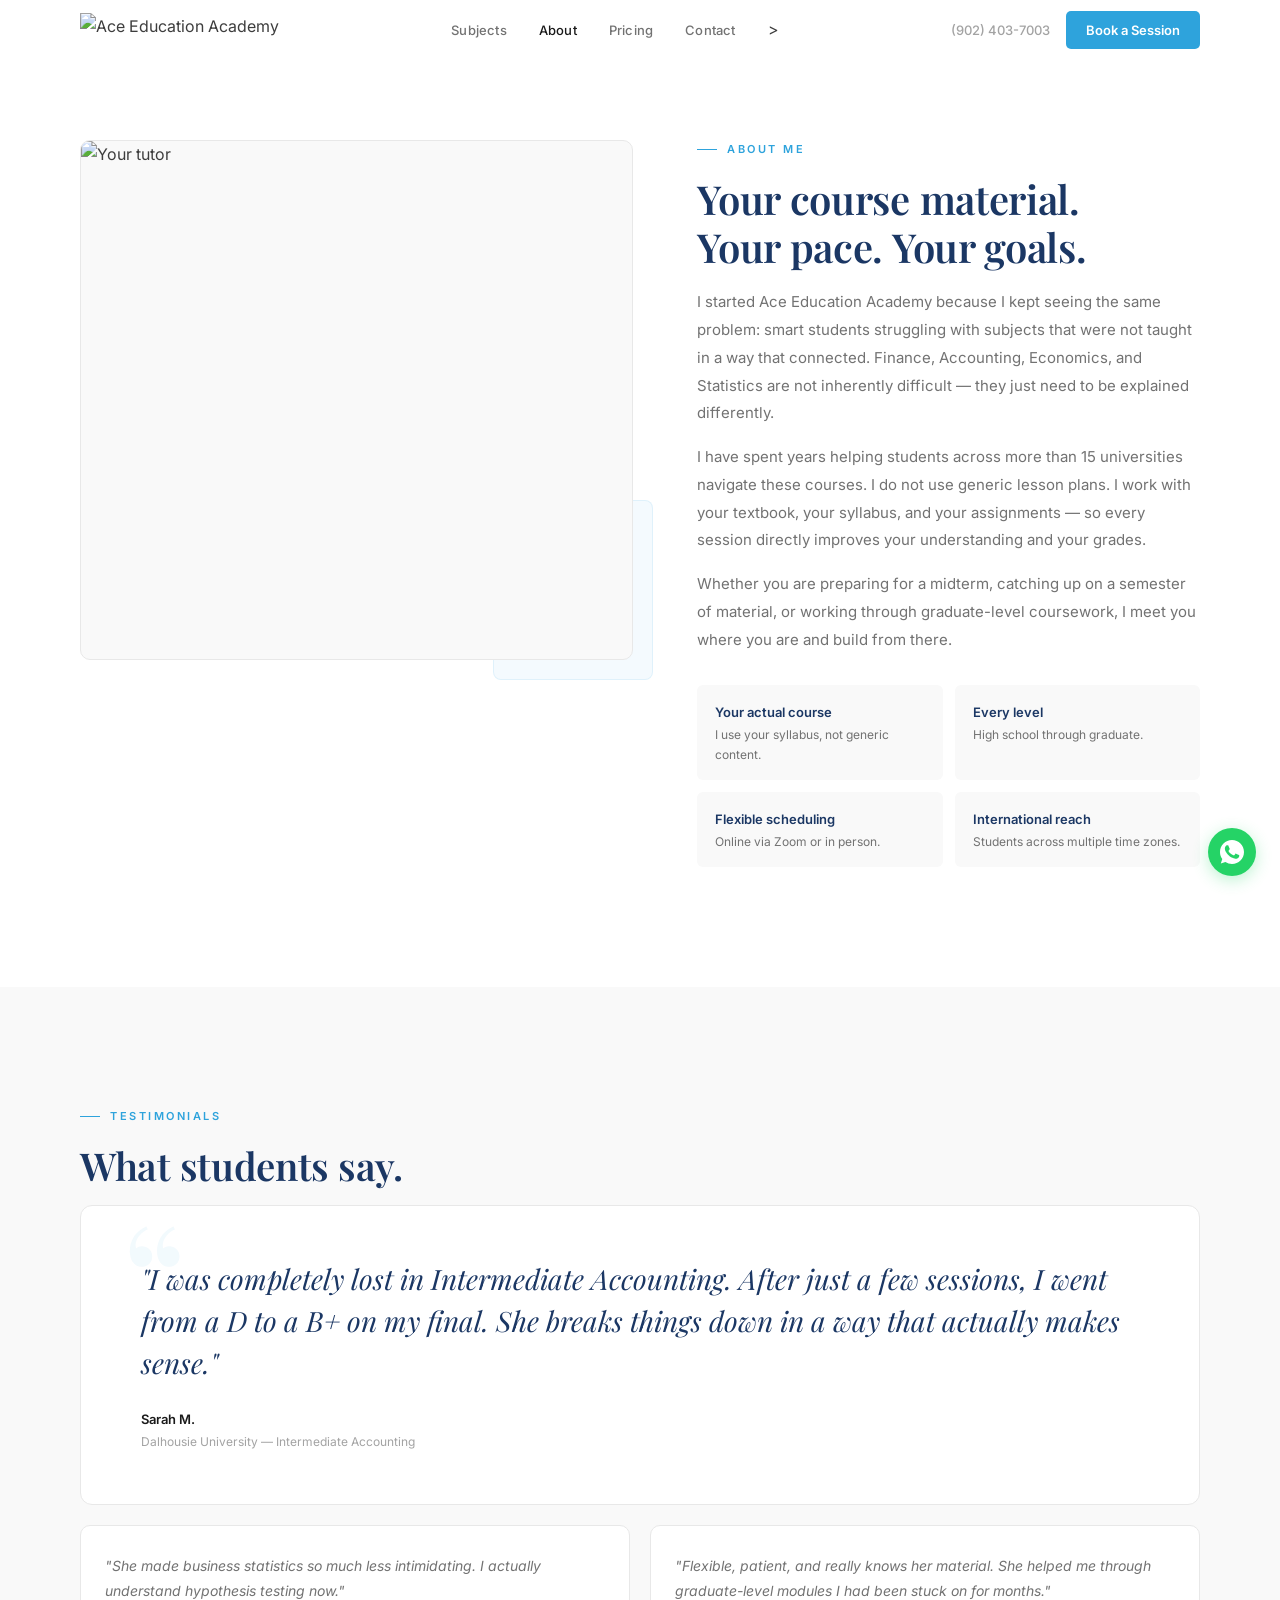
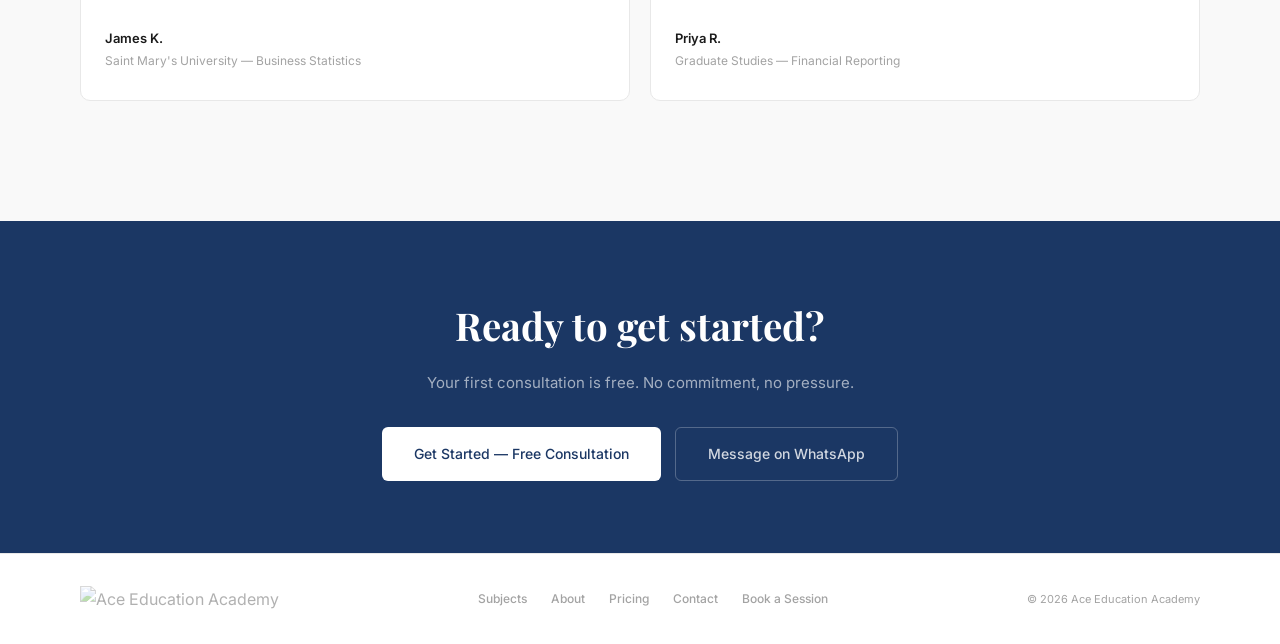
==== commit cb7fe59c: "Update about.html" ====
--- a/about.html
+++ b/about.html
@@ -9,7 +9,10 @@
   <link rel="stylesheet" href="style.css">
 </head>
 <body>
-<nav class="nav" id="nav"><div class="nav-in"><a href="index.html"><img src="https://res.cloudinary.com/dsh3tzujw/image/upload/v1774471866/WhatsApp_Image_2026-03-25_at_9.10.03_PM_xwjxak.png" alt="Ace Education Academy" class="nav-logo"></a><ul class="nav-mid"><li><a href="subjects.html">Subjects</a></li><li><a href="about.html" class="on">About</a></li><li><a href="pricing.html">Pricing</a></li><li><a href="booking.html">Contact</a></li></ul><div class="nav-r"><a href="tel:+19024037003" class="nav-tel">(902) 403-7003</a><a href="booking.html" class="nav-cta">Get Started</a><button class="ham" id="ham" aria-label="Menu"><span></span><span></span><span></span></button></div></div><div class="mob" id="mob"><a href="subjects.html" onclick="cm()">Subjects</a><a href="about.html" onclick="cm()">About</a><a href="pricing.html" onclick="cm()">Pricing</a><a href="booking.html" onclick="cm()">Contact</a><a href="booking.html" onclick="cm()">Get Started — Free Consultation</a></div></nav>
+<nav class="nav" id="nav"><div class="nav-in"><a href="index.html"><img src="https://res.cloudinary.com/dsh3tzujw/image/upload/v1774471866/WhatsApp_Image_2026-03-25_at_9.10.03_PM_xwjxak.png" alt="Ace Education Academy" class="nav-logo"></a><ul class="nav-mid"><li><a href="subjects.html">Subjects</a></li><li><a href="about.html" class="on">About</a></li><li><a href="pricing.html">Pricing</a></li><li><a href="contact.html">Contact</a></li>
+></ul><div class="nav-r"><a href="tel:+19024037003" class="nav-tel">(902) 403-7003</a><a href="booking.html" class="nav-cta">Book a Session</a>
+<button class="ham" id="ham" aria-label="Menu"><span></span><span></span><span></span></button></div></div><div class="mob" id="mob"><a href="subjects.html" onclick="cm()">Subjects</a><a href="about.html" onclick="cm()">About</a><a href="pricing.html" onclick="cm()">Pricing</a><a href="contact.html" onclick="cm()">Contact</a>
+<a href="booking.html" onclick="cm()">Book a Session — Free Consultation</a></div></nav>
 
 <section class="sec" style="padding-top:140px">
   <div class="wrap about-pg">
@@ -50,7 +53,9 @@
 
 <section class="cta-band"><h2>Ready to get started?</h2><p>Your first consultation is free. No commitment, no pressure.</p><div class="cta-band-btns"><a href="booking.html" class="btn btn-w">Get Started — Free Consultation</a><a href="https://wa.me/19024037003?text=Hi%2C%20I%27m%20interested%20in%20tutoring." target="_blank" rel="noopener" class="btn btn-g">Message on WhatsApp</a></div></section>
 
-<footer class="foot"><div class="foot-in"><a href="index.html"><img src="https://res.cloudinary.com/dsh3tzujw/image/upload/v1774471866/WhatsApp_Image_2026-03-25_at_9.10.03_PM_xwjxak.png" alt="Ace Education Academy" class="foot-logo"></a><nav class="foot-nav"><a href="subjects.html">Subjects</a><a href="about.html">About</a><a href="pricing.html">Pricing</a><a href="booking.html">Contact</a></nav><div class="foot-c">&copy; 2026 Ace Education Academy</div></div></footer>
+<footer class="foot"><div class="foot-in"><a href="index.html"><img src="https://res.cloudinary.com/dsh3tzujw/image/upload/v1774471866/WhatsApp_Image_2026-03-25_at_9.10.03_PM_xwjxak.png" alt="Ace Education Academy" class="foot-logo"></a><nav class="foot-nav"><a href="subjects.html">Subjects</a><a href="about.html">About</a><a href="pricing.html">Pricing</a><a href="contact.html">Contact</a>
+<a href="booking.html">Book a Session</a>
+</nav><div class="foot-c">&copy; 2026 Ace Education Academy</div></div></footer>
 <a href="https://wa.me/19024037003?text=Hi%2C%20I%27m%20interested%20in%20tutoring." target="_blank" rel="noopener" class="wa" aria-label="WhatsApp"><svg viewBox="0 0 32 32"><path d="M16.004 0h-.008C7.174 0 0 7.176 0 16c0 3.5 1.128 6.744 3.046 9.378L1.054 31.29l6.118-1.958A15.924 15.924 0 0 0 16.004 32C24.826 32 32 24.822 32 16S24.826 0 16.004 0zm9.312 22.594c-.39 1.1-1.932 2.014-3.168 2.28-.846.18-1.95.324-5.67-1.218-4.762-1.974-7.828-6.81-8.066-7.126-.228-.316-1.924-2.562-1.924-4.888s1.218-3.468 1.65-3.942c.432-.474.944-.592 1.258-.592.314 0 .63.002.904.016.29.014.68-.11 1.064.812.39.944 1.336 3.27 1.454 3.506.118.236.196.512.04.828-.158.316-.236.512-.472.79-.236.276-.496.616-.708.826-.236.236-.482.492-.208.966.276.474 1.226 2.022 2.632 3.276 1.81 1.614 3.336 2.114 3.81 2.35.474.236.75.196 1.026-.118.276-.316 1.18-1.374 1.494-1.848.314-.474.63-.394 1.064-.236.432.158 2.758 1.3 3.232 1.536.474.236.788.354.906.552.118.196.118 1.148-.272 2.25z"/></svg></a>
 <script>const nav=document.getElementById('nav');window.addEventListener('scroll',()=>nav.classList.toggle('scrolled',window.scrollY>10));const ham=document.getElementById('ham'),mob=document.getElementById('mob');ham.addEventListener('click',()=>mob.classList.toggle('open'));function cm(){mob.classList.remove('open')}const obs=new IntersectionObserver(e=>{e.forEach(x=>{if(x.isIntersecting){x.target.classList.add('vis');obs.unobserve(x.target)}})},{threshold:.1,rootMargin:'0px 0px -24px 0px'});document.querySelectorAll('.rv').forEach(el=>obs.observe(el));</script>
 </body>
--- a/style.css
+++ b/style.css
@@ -255,3 +255,27 @@
   .cta-band-btns{flex-direction:column;align-items:center}
   .ref{flex-direction:column;text-align:center}
 }
+
+/* ===================== CONTACT PAGE — ADDITIONS ===================== */
+
+/* Hint text under contact cards */
+.c-hint{display:block;font-size:10px;color:var(--faint);margin-top:6px;letter-spacing:.2px}
+
+/* WhatsApp card green accent on hover */
+.c-card--wa:hover{border-color:#25D366}
+
+/* Quick Reference grid */
+.qr-grid{display:grid;grid-template-columns:repeat(4,1fr);gap:20px;margin-top:32px}
+.qr-item{background:var(--white);border:1px solid var(--line);border-radius:8px;padding:24px 22px}
+.qr-item h4{font-size:11px;font-weight:600;letter-spacing:1.5px;text-transform:uppercase;color:var(--blue);margin-bottom:8px}
+.qr-item p{font-size:13px;color:var(--muted);line-height:1.7}
+.qr-item a{color:var(--blue);border-bottom:1px solid var(--blue)}
+
+@media(max-width:1024px){
+  .qr-grid{grid-template-columns:1fr 1fr}
+}
+@media(max-width:768px){
+  .qr-grid{grid-template-columns:1fr}
+}
+
+
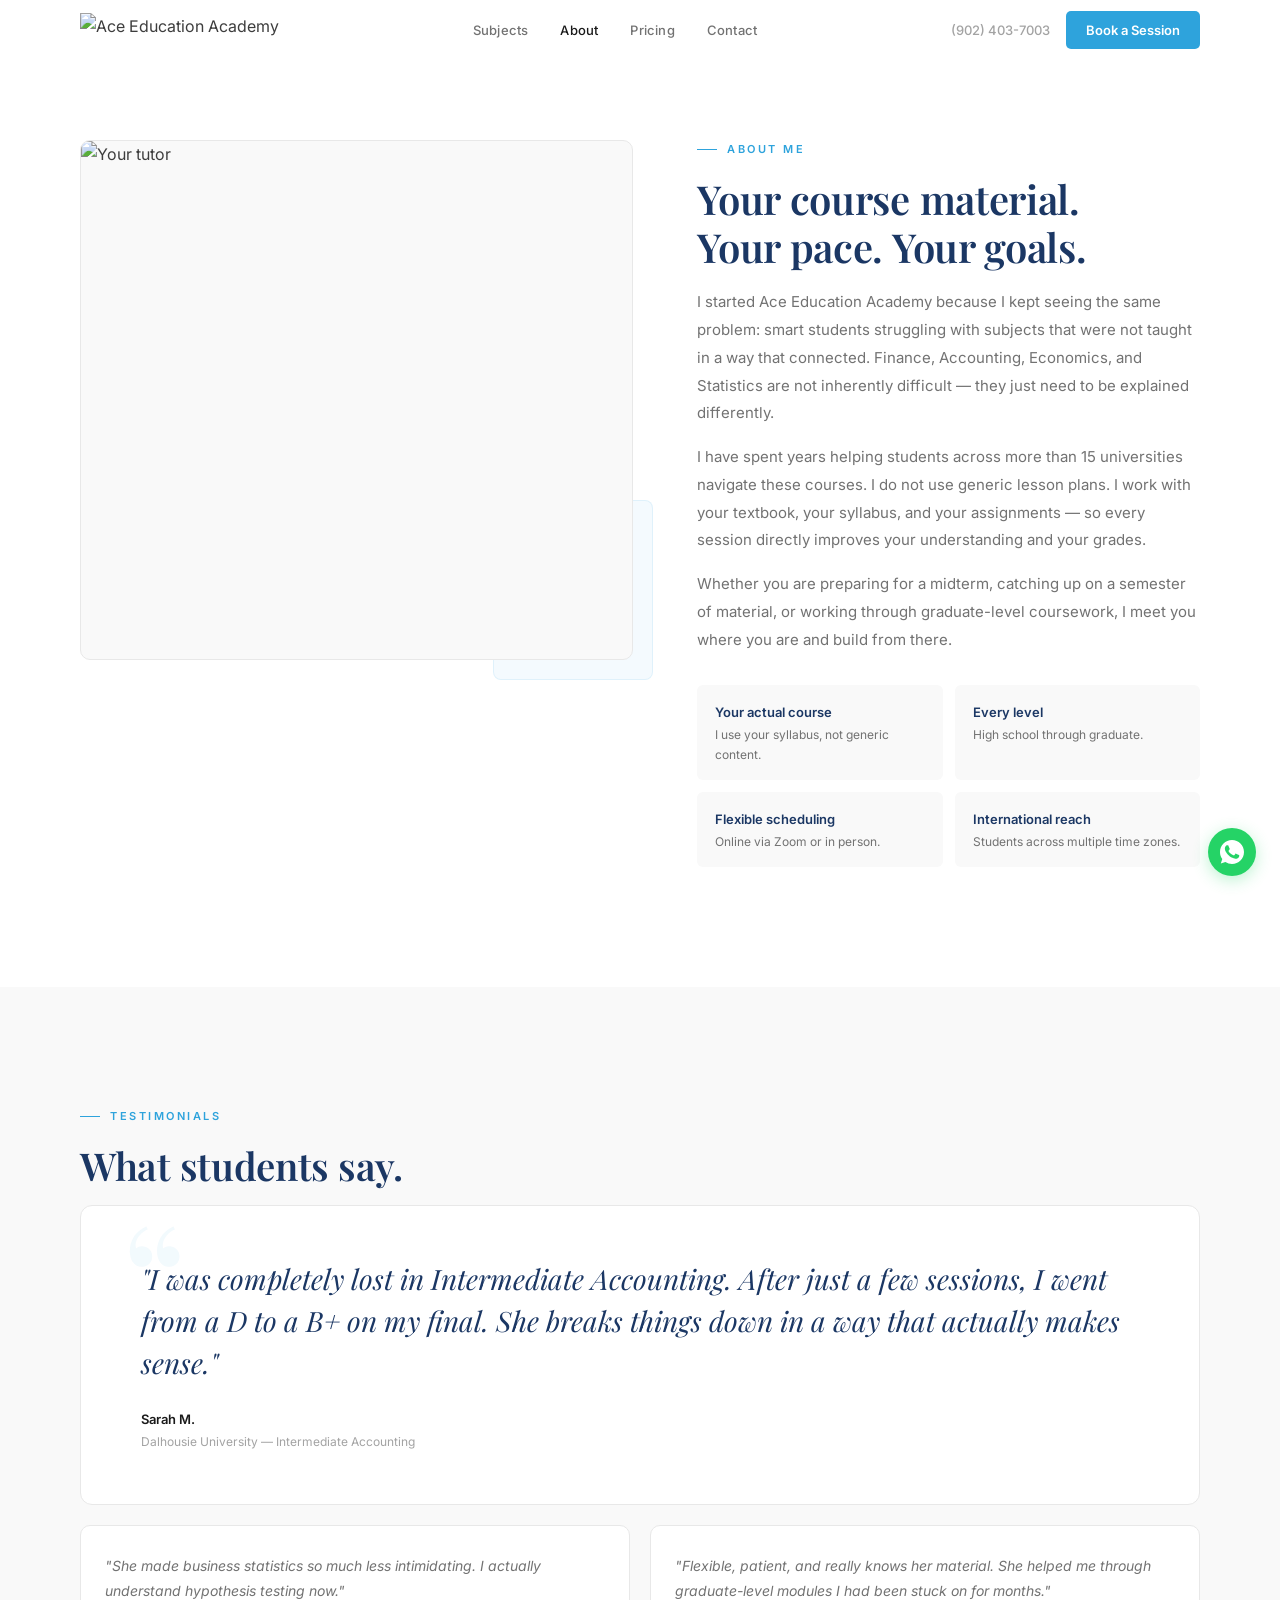
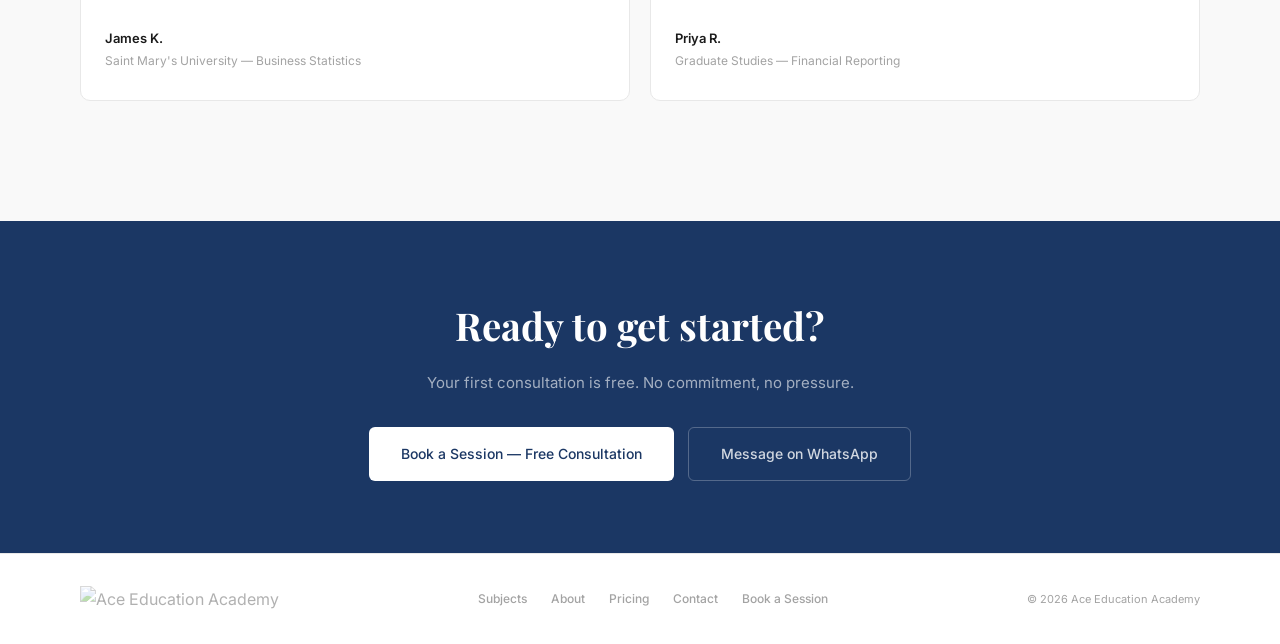
==== commit ab9f61b1: "Update about.html" ====
--- a/about.html
+++ b/about.html
@@ -9,10 +9,29 @@
   <link rel="stylesheet" href="style.css">
 </head>
 <body>
-<nav class="nav" id="nav"><div class="nav-in"><a href="index.html"><img src="https://res.cloudinary.com/dsh3tzujw/image/upload/v1774471866/WhatsApp_Image_2026-03-25_at_9.10.03_PM_xwjxak.png" alt="Ace Education Academy" class="nav-logo"></a><ul class="nav-mid"><li><a href="subjects.html">Subjects</a></li><li><a href="about.html" class="on">About</a></li><li><a href="pricing.html">Pricing</a></li><li><a href="contact.html">Contact</a></li>
-></ul><div class="nav-r"><a href="tel:+19024037003" class="nav-tel">(902) 403-7003</a><a href="booking.html" class="nav-cta">Book a Session</a>
-<button class="ham" id="ham" aria-label="Menu"><span></span><span></span><span></span></button></div></div><div class="mob" id="mob"><a href="subjects.html" onclick="cm()">Subjects</a><a href="about.html" onclick="cm()">About</a><a href="pricing.html" onclick="cm()">Pricing</a><a href="contact.html" onclick="cm()">Contact</a>
-<a href="booking.html" onclick="cm()">Book a Session — Free Consultation</a></div></nav>
+
+<!-- NAV -->
+<nav class="nav" id="nav"><div class="nav-in">
+  <a href="index.html"><img src="https://res.cloudinary.com/dsh3tzujw/image/upload/v1774471866/WhatsApp_Image_2026-03-25_at_9.10.03_PM_xwjxak.png" alt="Ace Education Academy" class="nav-logo"></a>
+  <ul class="nav-mid">
+    <li><a href="subjects.html">Subjects</a></li>
+    <li><a href="about.html" class="on">About</a></li>
+    <li><a href="pricing.html">Pricing</a></li>
+    <li><a href="contact.html">Contact</a></li>
+  </ul>
+  <div class="nav-r">
+    <a href="tel:+19024037003" class="nav-tel">(902) 403-7003</a>
+    <a href="booking.html" class="nav-cta">Book a Session</a>
+    <button class="ham" id="ham" aria-label="Menu"><span></span><span></span><span></span></button>
+  </div>
+</div>
+<div class="mob" id="mob">
+  <a href="subjects.html" onclick="cm()">Subjects</a>
+  <a href="about.html" onclick="cm()">About</a>
+  <a href="pricing.html" onclick="cm()">Pricing</a>
+  <a href="contact.html" onclick="cm()">Contact</a>
+  <a href="booking.html" onclick="cm()">Book a Session — Free Consultation</a>
+</div></nav>
 
 <section class="sec" style="padding-top:140px">
   <div class="wrap about-pg">
@@ -36,6 +55,7 @@
   </div>
 </section>
 
+<!-- TESTIMONIALS -->
 <section class="sec" style="background:var(--sand)">
   <div class="wrap">
     <div class="label rv">Testimonials</div>
@@ -51,12 +71,19 @@
   </div>
 </section>
 
-<section class="cta-band"><h2>Ready to get started?</h2><p>Your first consultation is free. No commitment, no pressure.</p><div class="cta-band-btns"><a href="booking.html" class="btn btn-w">Get Started — Free Consultation</a><a href="https://wa.me/19024037003?text=Hi%2C%20I%27m%20interested%20in%20tutoring." target="_blank" rel="noopener" class="btn btn-g">Message on WhatsApp</a></div></section>
+<!-- CTA -->
+<section class="cta-band"><h2>Ready to get started?</h2><p>Your first consultation is free. No commitment, no pressure.</p><div class="cta-band-btns"><a href="booking.html" class="btn btn-w">Book a Session — Free Consultation</a><a href="https://wa.me/19024037003?text=Hi%2C%20I%27m%20interested%20in%20tutoring." target="_blank" rel="noopener" class="btn btn-g">Message on WhatsApp</a></div></section>
 
-<footer class="foot"><div class="foot-in"><a href="index.html"><img src="https://res.cloudinary.com/dsh3tzujw/image/upload/v1774471866/WhatsApp_Image_2026-03-25_at_9.10.03_PM_xwjxak.png" alt="Ace Education Academy" class="foot-logo"></a><nav class="foot-nav"><a href="subjects.html">Subjects</a><a href="about.html">About</a><a href="pricing.html">Pricing</a><a href="contact.html">Contact</a>
-<a href="booking.html">Book a Session</a>
-</nav><div class="foot-c">&copy; 2026 Ace Education Academy</div></div></footer>
+<!-- FOOTER -->
+<footer class="foot"><div class="foot-in">
+  <a href="index.html"><img src="https://res.cloudinary.com/dsh3tzujw/image/upload/v1774471866/WhatsApp_Image_2026-03-25_at_9.10.03_PM_xwjxak.png" alt="Ace Education Academy" class="foot-logo"></a>
+  <nav class="foot-nav"><a href="subjects.html">Subjects</a><a href="about.html">About</a><a href="pricing.html">Pricing</a><a href="contact.html">Contact</a><a href="booking.html">Book a Session</a></nav>
+  <div class="foot-c">&copy; 2026 Ace Education Academy</div>
+</div></footer>
+
+<!-- WA FAB -->
 <a href="https://wa.me/19024037003?text=Hi%2C%20I%27m%20interested%20in%20tutoring." target="_blank" rel="noopener" class="wa" aria-label="WhatsApp"><svg viewBox="0 0 32 32"><path d="M16.004 0h-.008C7.174 0 0 7.176 0 16c0 3.5 1.128 6.744 3.046 9.378L1.054 31.29l6.118-1.958A15.924 15.924 0 0 0 16.004 32C24.826 32 32 24.822 32 16S24.826 0 16.004 0zm9.312 22.594c-.39 1.1-1.932 2.014-3.168 2.28-.846.18-1.95.324-5.67-1.218-4.762-1.974-7.828-6.81-8.066-7.126-.228-.316-1.924-2.562-1.924-4.888s1.218-3.468 1.65-3.942c.432-.474.944-.592 1.258-.592.314 0 .63.002.904.016.29.014.68-.11 1.064.812.39.944 1.336 3.27 1.454 3.506.118.236.196.512.04.828-.158.316-.236.512-.472.79-.236.276-.496.616-.708.826-.236.236-.482.492-.208.966.276.474 1.226 2.022 2.632 3.276 1.81 1.614 3.336 2.114 3.81 2.35.474.236.75.196 1.026-.118.276-.316 1.18-1.374 1.494-1.848.314-.474.63-.394 1.064-.236.432.158 2.758 1.3 3.232 1.536.474.236.788.354.906.552.118.196.118 1.148-.272 2.25z"/></svg></a>
+
 <script>const nav=document.getElementById('nav');window.addEventListener('scroll',()=>nav.classList.toggle('scrolled',window.scrollY>10));const ham=document.getElementById('ham'),mob=document.getElementById('mob');ham.addEventListener('click',()=>mob.classList.toggle('open'));function cm(){mob.classList.remove('open')}const obs=new IntersectionObserver(e=>{e.forEach(x=>{if(x.isIntersecting){x.target.classList.add('vis');obs.unobserve(x.target)}})},{threshold:.1,rootMargin:'0px 0px -24px 0px'});document.querySelectorAll('.rv').forEach(el=>obs.observe(el));</script>
 </body>
 </html>
--- a/style.css
+++ b/style.css
@@ -58,7 +58,7 @@
 .mob a:last-child{border:0;color:var(--blue);font-weight:600}
 
 /* ===================== HERO ===================== */
-.hero{max-width:1200px;margin:0 auto;padding:60px 40px 0;display:grid;grid-template-columns:1fr 440px;gap:48px;align-items:center;min-height:calc(100vh - 0px)}
+.hero{max-width:1200px;margin:0 auto;padding:60px 40px 0;display:grid;grid-template-columns:1fr 440px;gap:48px;align-items:center;min-height:100vh}
 .hero-content{padding:20px 0}
 .hero-label{font-size:12px;font-weight:600;letter-spacing:2.5px;text-transform:uppercase;color:var(--blue);margin-bottom:24px;display:flex;align-items:center;gap:12px}
 .hero-label::before{content:'';width:24px;height:1px;background:var(--blue)}
@@ -78,8 +78,10 @@
 .trust-n{font-family:var(--serif);font-size:28px;font-weight:700;color:var(--navy);line-height:1}
 .trust-t{font-size:12px;color:var(--faint);font-weight:500;margin-top:4px}
 
+/* ===================== SECTIONS ===================== */
+.sec{padding:120px 0}
+
 /* ===================== SUBJECTS (home) ===================== */
-.sec{padding:120px 0}
 .subjects-h{display:grid;grid-template-columns:.55fr 1fr;gap:64px;align-items:start}
 .subjects-intro{position:sticky;top:100px}
 .scards{display:flex;flex-direction:column;gap:16px}
@@ -176,27 +178,27 @@
 
 /* CONTACT GRID */
 .contact-grid{display:grid;grid-template-columns:repeat(4,1fr);gap:16px;margin-bottom:64px}
-.c-card{padding:28px 20px;background:var(--sand);border:1px solid var(--line);border-radius:10px;text-align:center;transition:border-color .3s}
-.c-card:hover{border-color:var(--blue)}
+.c-card{padding:28px 20px;background:var(--sand);border:1px solid var(--line);border-radius:10px;text-align:center;transition:border-color .3s,box-shadow .3s}
+.c-card:hover{border-color:var(--blue);box-shadow:0 6px 24px rgba(46,163,220,.07)}
 .c-card svg{width:22px;height:22px;color:var(--blue);margin:0 auto 12px}
 .c-card h4{font-size:13px;font-weight:600;color:var(--navy);margin-bottom:4px}
 .c-card p{font-size:12px;color:var(--muted);line-height:1.5}
-.c-card a{color:var(--blue)}
+.c-hint{display:block;font-size:10px;color:var(--faint);margin-top:6px;letter-spacing:.2px}
+.c-card--wa:hover{border-color:#25D366}
 
 /* FAQ */
 .faq{max-width:680px}
 .faq-i{padding:24px 0;border-bottom:1px solid var(--line)}
-.faq-i:first-child{border-top:2px solid var(--navy)}
+.faq-i:first-of-type{border-top:2px solid var(--navy)}
 .faq-q{font-family:var(--serif);font-size:16px;font-weight:600;color:var(--navy);margin-bottom:8px}
 .faq-a{font-size:13px;color:var(--muted);line-height:1.75}
 
-/* CONTACT INLINE */
-.contact-inline{display:flex;justify-content:space-between;align-items:center;flex-wrap:wrap;gap:20px;padding:64px 0}
-.contact-inline h2{font-family:var(--serif);font-size:22px;font-weight:600;color:var(--navy)}
-.pills{display:flex;gap:8px;flex-wrap:wrap}
-.pill{display:inline-flex;align-items:center;gap:6px;padding:10px 18px;border:1px solid var(--line);border-radius:32px;font-size:12px;font-weight:500;color:var(--muted);background:var(--white);transition:border-color .2s,color .2s}
-.pill:hover{border-color:var(--blue);color:var(--navy)}
-.pill svg{width:14px;height:14px;flex-shrink:0}
+/* QUICK REFERENCE (contact page) */
+.qr-grid{display:grid;grid-template-columns:repeat(4,1fr);gap:20px;margin-top:32px}
+.qr-item{background:var(--white);border:1px solid var(--line);border-radius:8px;padding:24px 22px}
+.qr-item h4{font-size:11px;font-weight:600;letter-spacing:1.5px;text-transform:uppercase;color:var(--blue);margin-bottom:8px}
+.qr-item p{font-size:13px;color:var(--muted);line-height:1.7}
+.qr-item a{color:var(--blue);border-bottom:1px solid var(--blue)}
 
 /* ===================== FOOTER ===================== */
 .foot{border-top:1px solid var(--line);padding:32px 0}
@@ -206,7 +208,7 @@
 .foot-nav a{font-size:12px;color:var(--faint);font-weight:500;transition:color .2s}.foot-nav a:hover{color:var(--text)}
 .foot-c{font-size:11px;color:var(--faint)}
 
-/* WA */
+/* WA FAB */
 .wa{position:fixed;bottom:24px;right:24px;width:48px;height:48px;background:#25D366;border-radius:50%;display:flex;align-items:center;justify-content:center;box-shadow:0 4px 16px rgba(37,211,102,.3);z-index:90;transition:transform .2s}
 .wa:hover{transform:scale(1.06)}
 .wa svg{width:24px;height:24px;fill:#fff}
@@ -235,6 +237,7 @@
   .testi-row{grid-template-columns:1fr}
   .testi-big{padding:32px 28px}
   .contact-grid{grid-template-columns:1fr 1fr}
+  .qr-grid{grid-template-columns:1fr 1fr}
 }
 @media(max-width:768px){
   .nav-mid,.nav-tel{display:none}
@@ -244,38 +247,13 @@
   .trust-in{padding:0 20px}
   .about-grid{grid-template-columns:1fr}
   .booking-strip{flex-direction:column;gap:10px}
-  .contact-inline{flex-direction:column;align-items:flex-start}
-  .contact-grid{grid-template-columns:1fr}
+  .contact-grid{grid-template-columns:1fr 1fr}
+  .qr-grid{grid-template-columns:1fr}
   .foot-in{flex-direction:column;align-items:flex-start}
 }
 @media(max-width:480px){
   .hero-btns{flex-direction:column;align-items:stretch}
   .hero-img{height:300px}
-  .pills{flex-direction:column}
   .cta-band-btns{flex-direction:column;align-items:center}
   .ref{flex-direction:column;text-align:center}
 }
-
-/* ===================== CONTACT PAGE — ADDITIONS ===================== */
-
-/* Hint text under contact cards */
-.c-hint{display:block;font-size:10px;color:var(--faint);margin-top:6px;letter-spacing:.2px}
-
-/* WhatsApp card green accent on hover */
-.c-card--wa:hover{border-color:#25D366}
-
-/* Quick Reference grid */
-.qr-grid{display:grid;grid-template-columns:repeat(4,1fr);gap:20px;margin-top:32px}
-.qr-item{background:var(--white);border:1px solid var(--line);border-radius:8px;padding:24px 22px}
-.qr-item h4{font-size:11px;font-weight:600;letter-spacing:1.5px;text-transform:uppercase;color:var(--blue);margin-bottom:8px}
-.qr-item p{font-size:13px;color:var(--muted);line-height:1.7}
-.qr-item a{color:var(--blue);border-bottom:1px solid var(--blue)}
-
-@media(max-width:1024px){
-  .qr-grid{grid-template-columns:1fr 1fr}
-}
-@media(max-width:768px){
-  .qr-grid{grid-template-columns:1fr}
-}
-
-
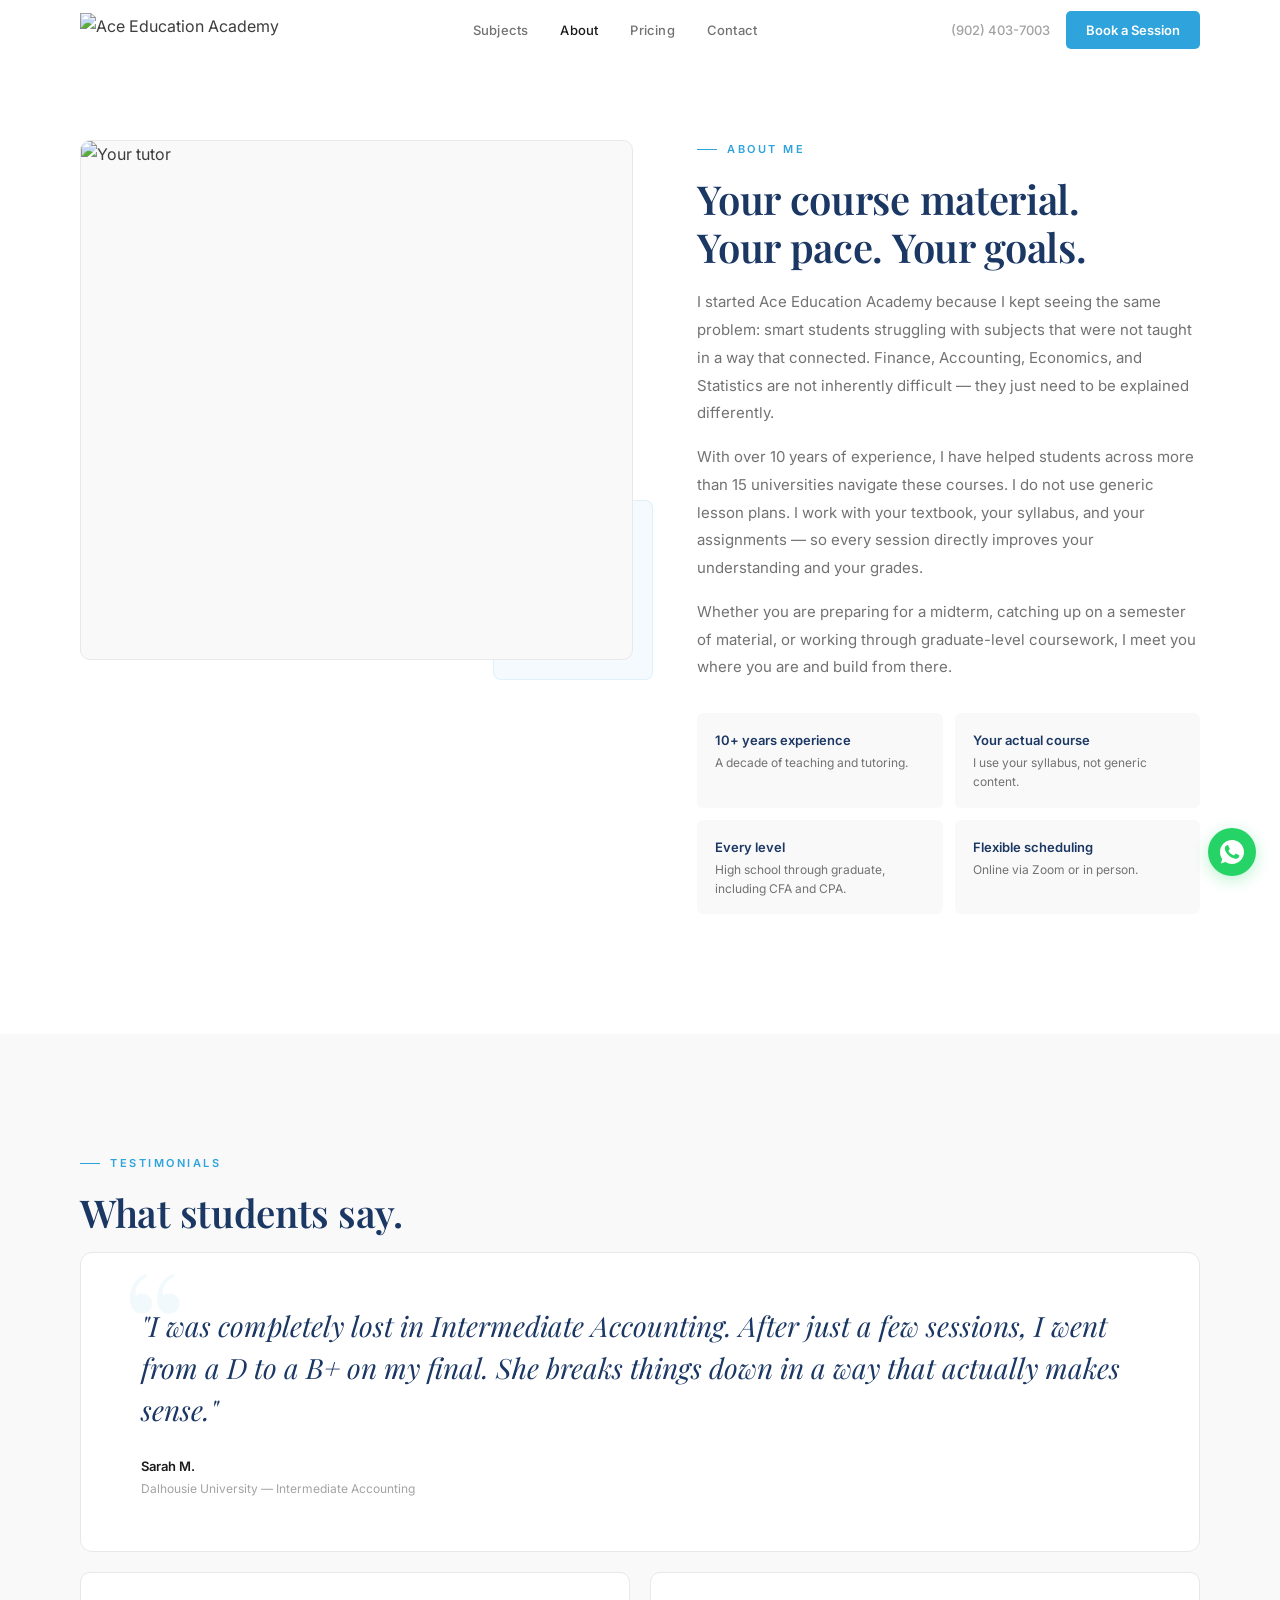
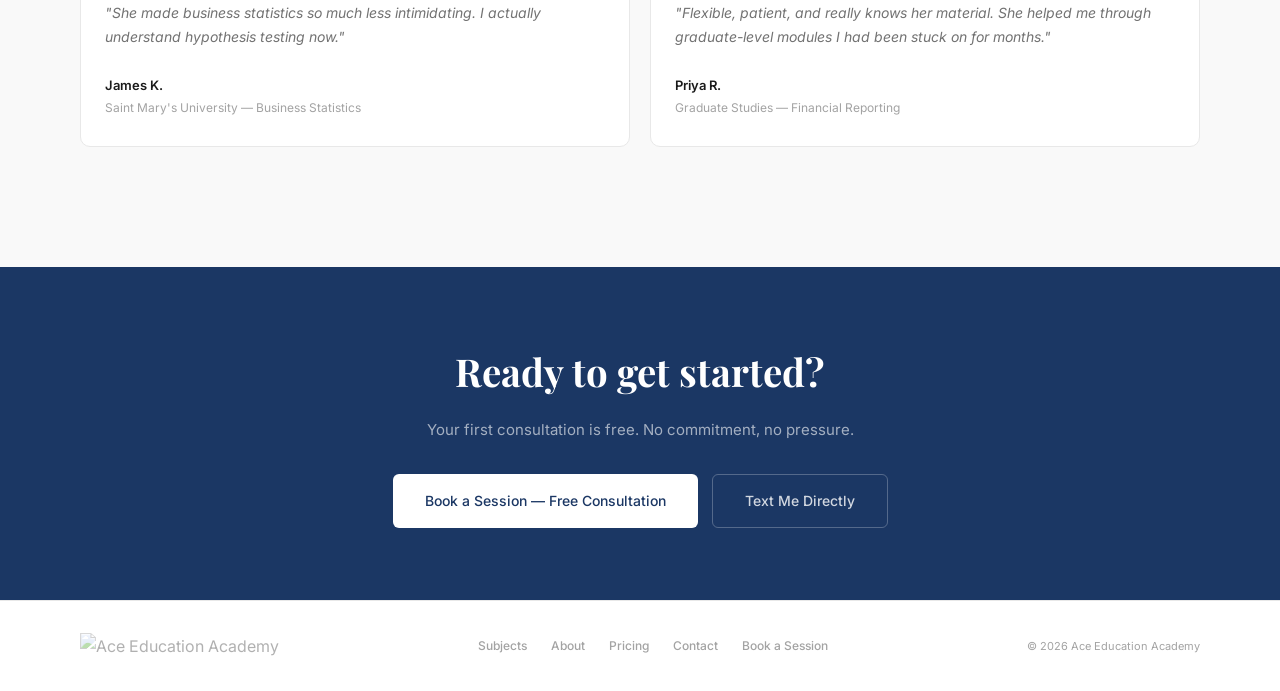
==== commit 1c1d264c: "Update about.html" ====
--- a/about.html
+++ b/about.html
@@ -3,7 +3,7 @@
 <head>
   <meta charset="UTF-8"><meta name="viewport" content="width=device-width,initial-scale=1">
   <title>About — Ace Education Academy</title>
-  <meta name="description" content="Meet your tutor. Personalized tutoring in Finance, Accounting, Economics, and Business Statistics. Online and in person.">
+  <meta name="description" content="Meet your tutor. 10+ years of experience. Personalized tutoring in Finance, Accounting, Economics, and Business Statistics. Online and in person.">
   <link rel="preconnect" href="https://fonts.googleapis.com"><link rel="preconnect" href="https://fonts.gstatic.com" crossorigin>
   <link href="https://fonts.googleapis.com/css2?family=Playfair+Display:ital,wght@0,400;0,500;0,600;0,700;1,400;1,500&family=Inter:opsz,wght@14..32,300;14..32,400;14..32,500;14..32,600&display=swap" rel="stylesheet">
   <link rel="stylesheet" href="style.css">
@@ -43,13 +43,13 @@
       <div class="label rv">About Me</div>
       <h1 class="heading rv d1" style="font-size:clamp(28px,3.2vw,40px)">Your course material.<br>Your pace. Your goals.</h1>
       <p class="about-txt rv d2">I started Ace Education Academy because I kept seeing the same problem: smart students struggling with subjects that were not taught in a way that connected. Finance, Accounting, Economics, and Statistics are not inherently difficult — they just need to be explained differently.</p>
-      <p class="about-txt rv d2">I have spent years helping students across more than 15 universities navigate these courses. I do not use generic lesson plans. I work with your textbook, your syllabus, and your assignments — so every session directly improves your understanding and your grades.</p>
+      <p class="about-txt rv d2">With over 10 years of experience, I have helped students across more than 15 universities navigate these courses. I do not use generic lesson plans. I work with your textbook, your syllabus, and your assignments — so every session directly improves your understanding and your grades.</p>
       <p class="about-txt rv d2">Whether you are preparing for a midterm, catching up on a semester of material, or working through graduate-level coursework, I meet you where you are and build from there.</p>
       <div class="about-grid rv d3">
+        <div class="about-hl"><h4>10+ years experience</h4><p>A decade of teaching and tutoring.</p></div>
         <div class="about-hl"><h4>Your actual course</h4><p>I use your syllabus, not generic content.</p></div>
-        <div class="about-hl"><h4>Every level</h4><p>High school through graduate.</p></div>
+        <div class="about-hl"><h4>Every level</h4><p>High school through graduate, including CFA and CPA.</p></div>
         <div class="about-hl"><h4>Flexible scheduling</h4><p>Online via Zoom or in person.</p></div>
-        <div class="about-hl"><h4>International reach</h4><p>Students across multiple time zones.</p></div>
       </div>
     </div>
   </div>
@@ -72,7 +72,7 @@
 </section>
 
 <!-- CTA -->
-<section class="cta-band"><h2>Ready to get started?</h2><p>Your first consultation is free. No commitment, no pressure.</p><div class="cta-band-btns"><a href="booking.html" class="btn btn-w">Book a Session — Free Consultation</a><a href="https://wa.me/19024037003?text=Hi%2C%20I%27m%20interested%20in%20tutoring." target="_blank" rel="noopener" class="btn btn-g">Message on WhatsApp</a></div></section>
+<section class="cta-band"><h2>Ready to get started?</h2><p>Your first consultation is free. No commitment, no pressure.</p><div class="cta-band-btns"><a href="booking.html" class="btn btn-w">Book a Session — Free Consultation</a><a href="sms:+19024037003" class="btn btn-g">Text Me Directly</a></div></section>
 
 <!-- FOOTER -->
 <footer class="foot"><div class="foot-in">
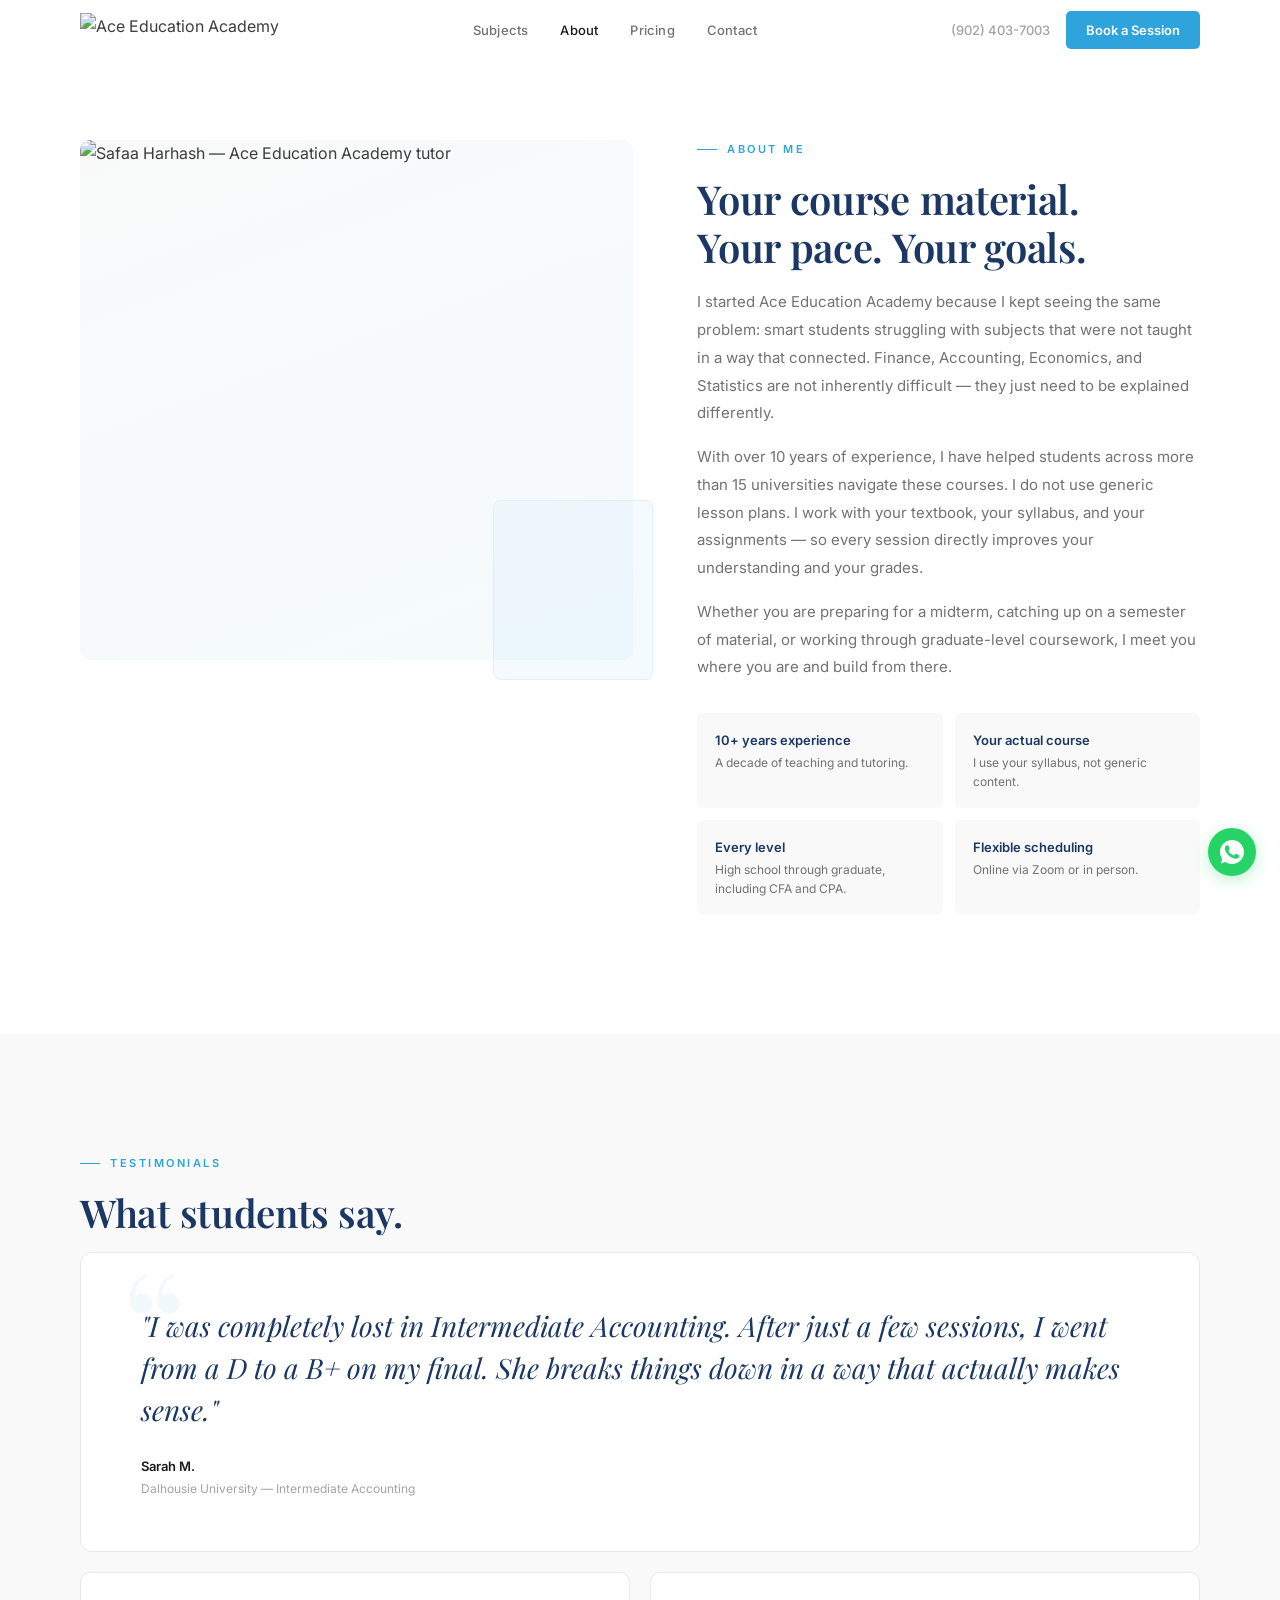
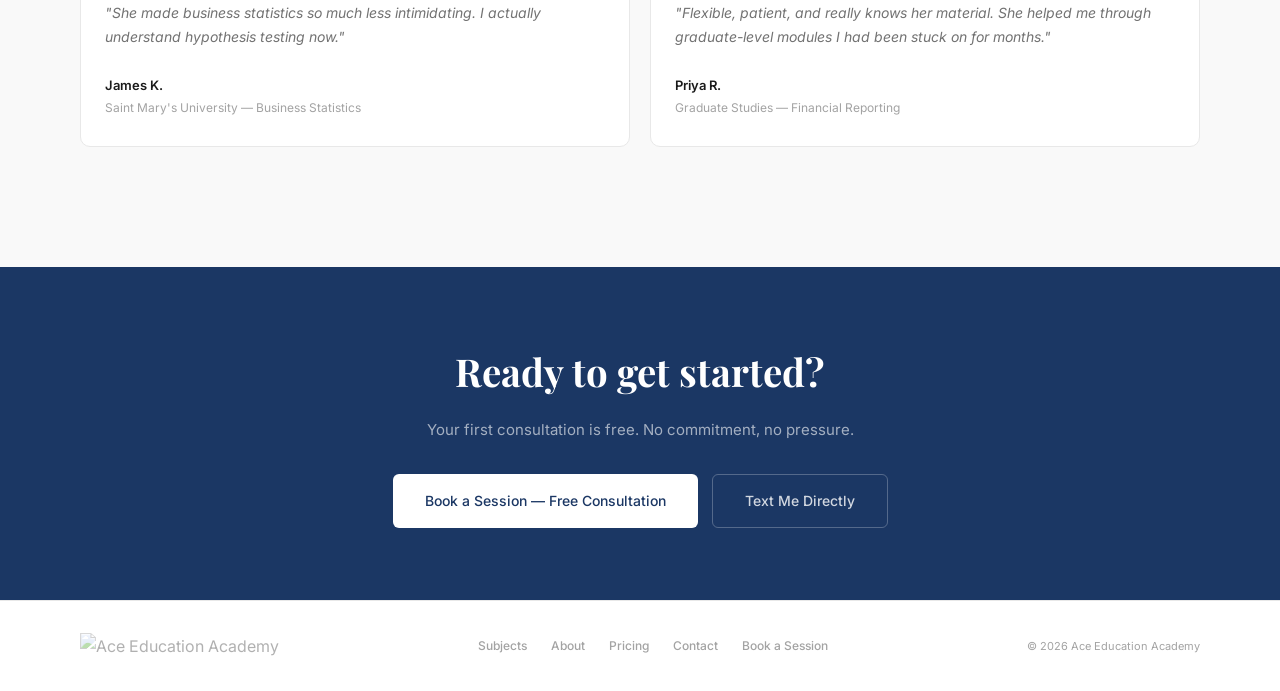
==== commit a02ad719: "Update about.html" ====
--- a/about.html
+++ b/about.html
@@ -36,7 +36,7 @@
 <section class="sec" style="padding-top:140px">
   <div class="wrap about-pg">
     <div class="about-media rv">
-      <img src="https://images.pexels.com/photos/3769021/pexels-photo-3769021.jpeg?auto=compress&cs=tinysrgb&w=1200" alt="Your tutor" class="about-img">
+      <img src="https://res.cloudinary.com/dsh3tzujw/image/upload/f_auto,q_auto,w_800/v1775499586/Safaa_djgggz.png" alt="Safaa Harhash — Ace Education Academy tutor" class="about-img">
       <div class="about-accent"></div>
     </div>
     <div>
@@ -81,7 +81,6 @@
   <div class="foot-c">&copy; 2026 Ace Education Academy</div>
 </div></footer>
 
-<!-- WA FAB -->
 <a href="https://wa.me/19024037003?text=Hi%2C%20I%27m%20interested%20in%20tutoring." target="_blank" rel="noopener" class="wa" aria-label="WhatsApp"><svg viewBox="0 0 32 32"><path d="M16.004 0h-.008C7.174 0 0 7.176 0 16c0 3.5 1.128 6.744 3.046 9.378L1.054 31.29l6.118-1.958A15.924 15.924 0 0 0 16.004 32C24.826 32 32 24.822 32 16S24.826 0 16.004 0zm9.312 22.594c-.39 1.1-1.932 2.014-3.168 2.28-.846.18-1.95.324-5.67-1.218-4.762-1.974-7.828-6.81-8.066-7.126-.228-.316-1.924-2.562-1.924-4.888s1.218-3.468 1.65-3.942c.432-.474.944-.592 1.258-.592.314 0 .63.002.904.016.29.014.68-.11 1.064.812.39.944 1.336 3.27 1.454 3.506.118.236.196.512.04.828-.158.316-.236.512-.472.79-.236.276-.496.616-.708.826-.236.236-.482.492-.208.966.276.474 1.226 2.022 2.632 3.276 1.81 1.614 3.336 2.114 3.81 2.35.474.236.75.196 1.026-.118.276-.316 1.18-1.374 1.494-1.848.314-.474.63-.394 1.064-.236.432.158 2.758 1.3 3.232 1.536.474.236.788.354.906.552.118.196.118 1.148-.272 2.25z"/></svg></a>
 
 <script>const nav=document.getElementById('nav');window.addEventListener('scroll',()=>nav.classList.toggle('scrolled',window.scrollY>10));const ham=document.getElementById('ham'),mob=document.getElementById('mob');ham.addEventListener('click',()=>mob.classList.toggle('open'));function cm(){mob.classList.remove('open')}const obs=new IntersectionObserver(e=>{e.forEach(x=>{if(x.isIntersecting){x.target.classList.add('vis');obs.unobserve(x.target)}})},{threshold:.1,rootMargin:'0px 0px -24px 0px'});document.querySelectorAll('.rv').forEach(el=>obs.observe(el));</script>
--- a/style.css
+++ b/style.css
@@ -67,7 +67,7 @@
 .hero-sub{font-size:16px;line-height:1.8;color:var(--muted);max-width:420px;margin-bottom:36px}
 .hero-btns{display:flex;gap:16px;flex-wrap:wrap}
 .hero-photo{position:relative;align-self:end}
-.hero-img{width:100%;height:560px;border-radius:14px 14px 0 0;object-fit:cover;object-position:center 15%;background:var(--sand);border:1px solid var(--line);border-bottom:0}
+.hero-img{width:100%;height:560px;object-fit:contain;object-position:center bottom;background:linear-gradient(160deg,var(--sand) 0%,var(--blue05) 100%);border-radius:14px 14px 0 0;border:none;border-bottom:0}
 .hero-float{position:absolute;bottom:48px;left:-48px;background:#fff;border:1px solid var(--line);border-radius:10px;padding:16px 24px;box-shadow:0 10px 32px rgba(0,0,0,.06);z-index:3}
 .hero-float-n{font-family:var(--serif);font-size:32px;font-weight:700;color:var(--navy);line-height:1}
 .hero-float-t{font-size:11px;color:var(--muted);font-weight:500;margin-top:3px}
@@ -130,7 +130,7 @@
 /* ===================== ABOUT PAGE ===================== */
 .about-pg{display:grid;grid-template-columns:1.1fr 1fr;gap:64px;align-items:start}
 .about-media{position:relative}
-.about-img{width:100%;height:520px;background:var(--sand);border:1px solid var(--line);border-radius:10px;object-fit:cover;position:relative;z-index:2}
+.about-img{width:100%;height:520px;background:linear-gradient(160deg,var(--sand) 0%,var(--blue05) 100%);border:none;border-radius:10px;object-fit:contain;object-position:center center;position:relative;z-index:2}
 .about-accent{position:absolute;bottom:-20px;right:-20px;width:160px;height:180px;background:var(--blue05);border:1px solid rgba(46,163,220,.1);border-radius:8px;z-index:1}
 .about-txt{font-size:15px;color:var(--muted);line-height:1.85;margin-bottom:16px}
 .about-grid{margin-top:32px;display:grid;grid-template-columns:1fr 1fr;gap:12px}
@@ -221,7 +221,7 @@
   .hero-label{justify-content:center}
   .hero-sub{margin:0 auto 32px}
   .hero-btns{justify-content:center}
-  .hero-img{max-width:100%;height:400px;border-radius:10px;border:1px solid var(--line)}
+  .hero-img{max-width:100%;height:420px;border-radius:14px;border:none}
   .hero-float{position:relative;bottom:auto;left:auto;margin:-32px auto 0;text-align:center}
   .trust-in{grid-template-columns:repeat(2,1fr);gap:20px}
   .subjects-h{grid-template-columns:1fr;gap:40px}
@@ -229,7 +229,7 @@
   .sc:nth-child(even){margin-left:0}
   .steps{grid-template-columns:1fr;gap:16px}
   .about-pg{grid-template-columns:1fr;gap:40px}
-  .about-img{height:360px}
+  .about-img{height:400px}
   .about-accent{display:none}
   .subj-pg-grid{grid-template-columns:1fr}
   .pricing-top{grid-template-columns:1fr;gap:16px}
@@ -253,7 +253,7 @@
 }
 @media(max-width:480px){
   .hero-btns{flex-direction:column;align-items:stretch}
-  .hero-img{height:300px}
+  .hero-img{height:340px}
   .cta-band-btns{flex-direction:column;align-items:center}
   .ref{flex-direction:column;text-align:center}
 }
